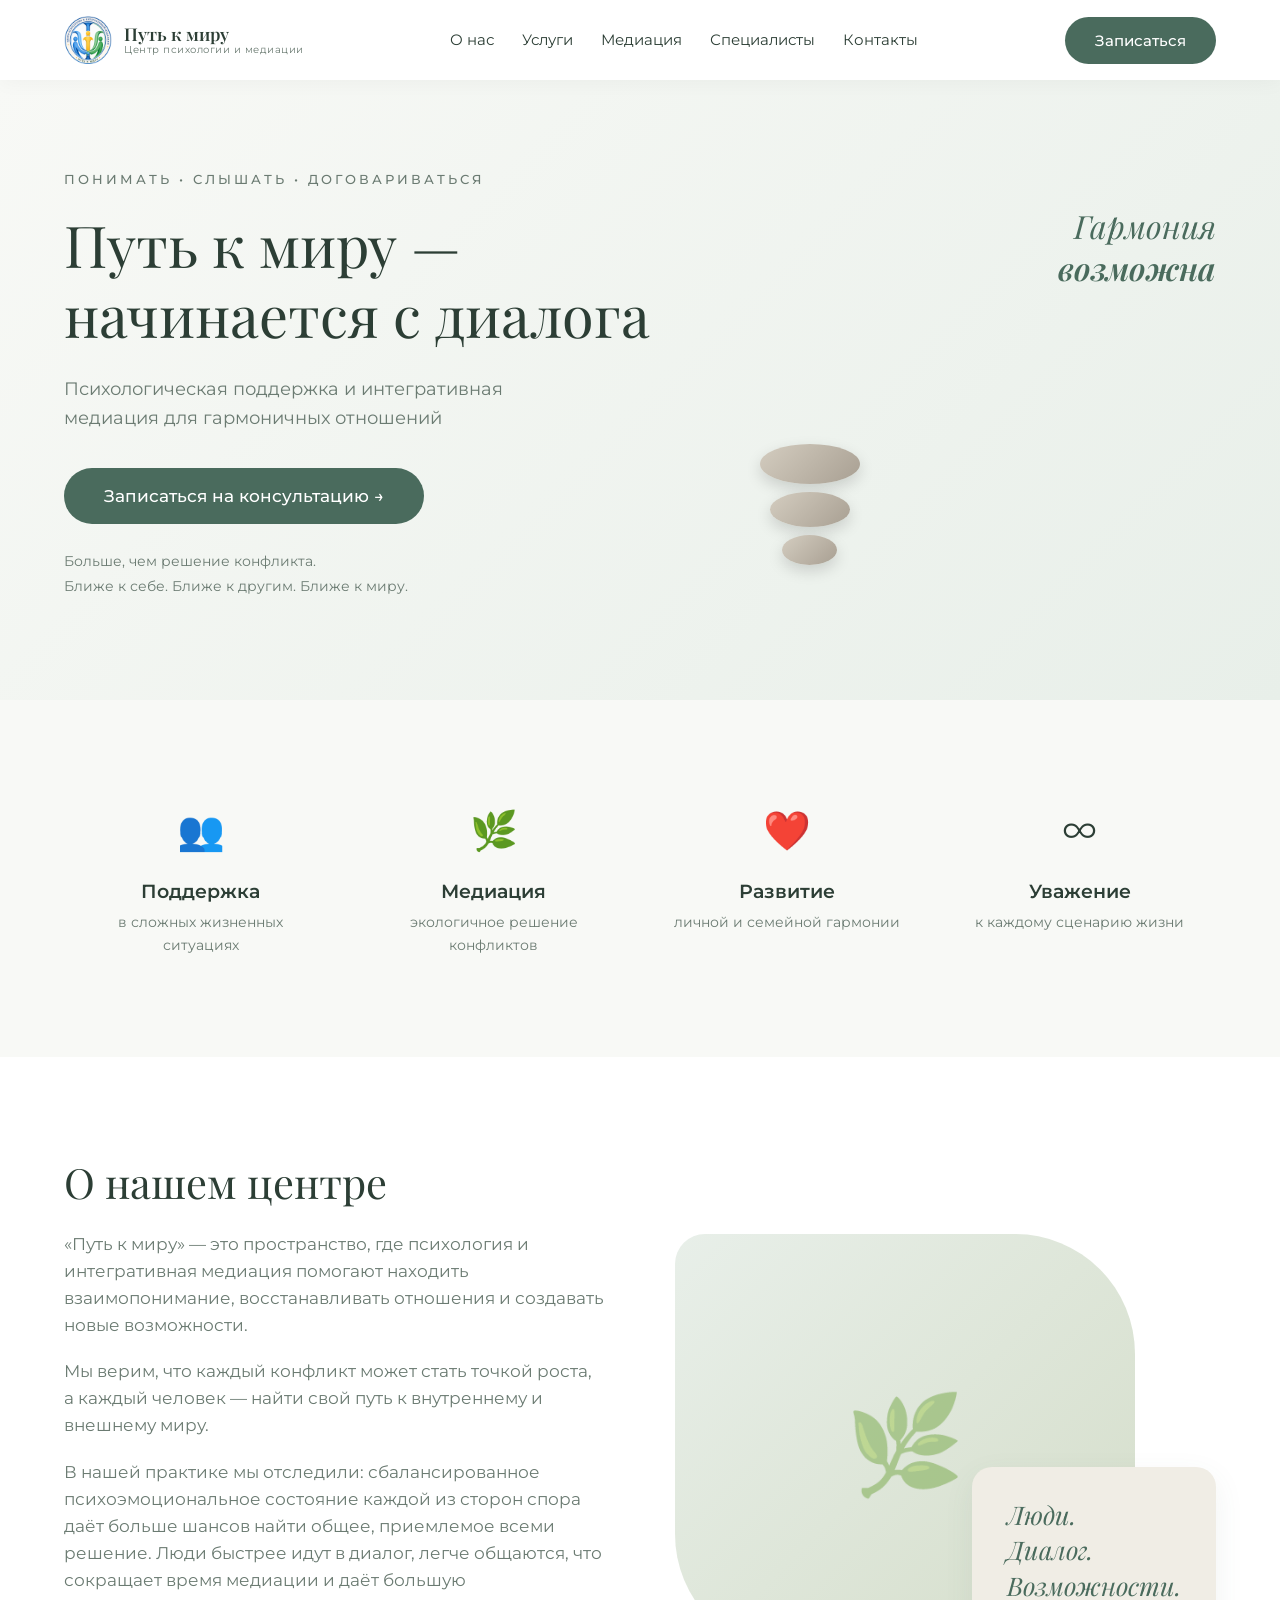
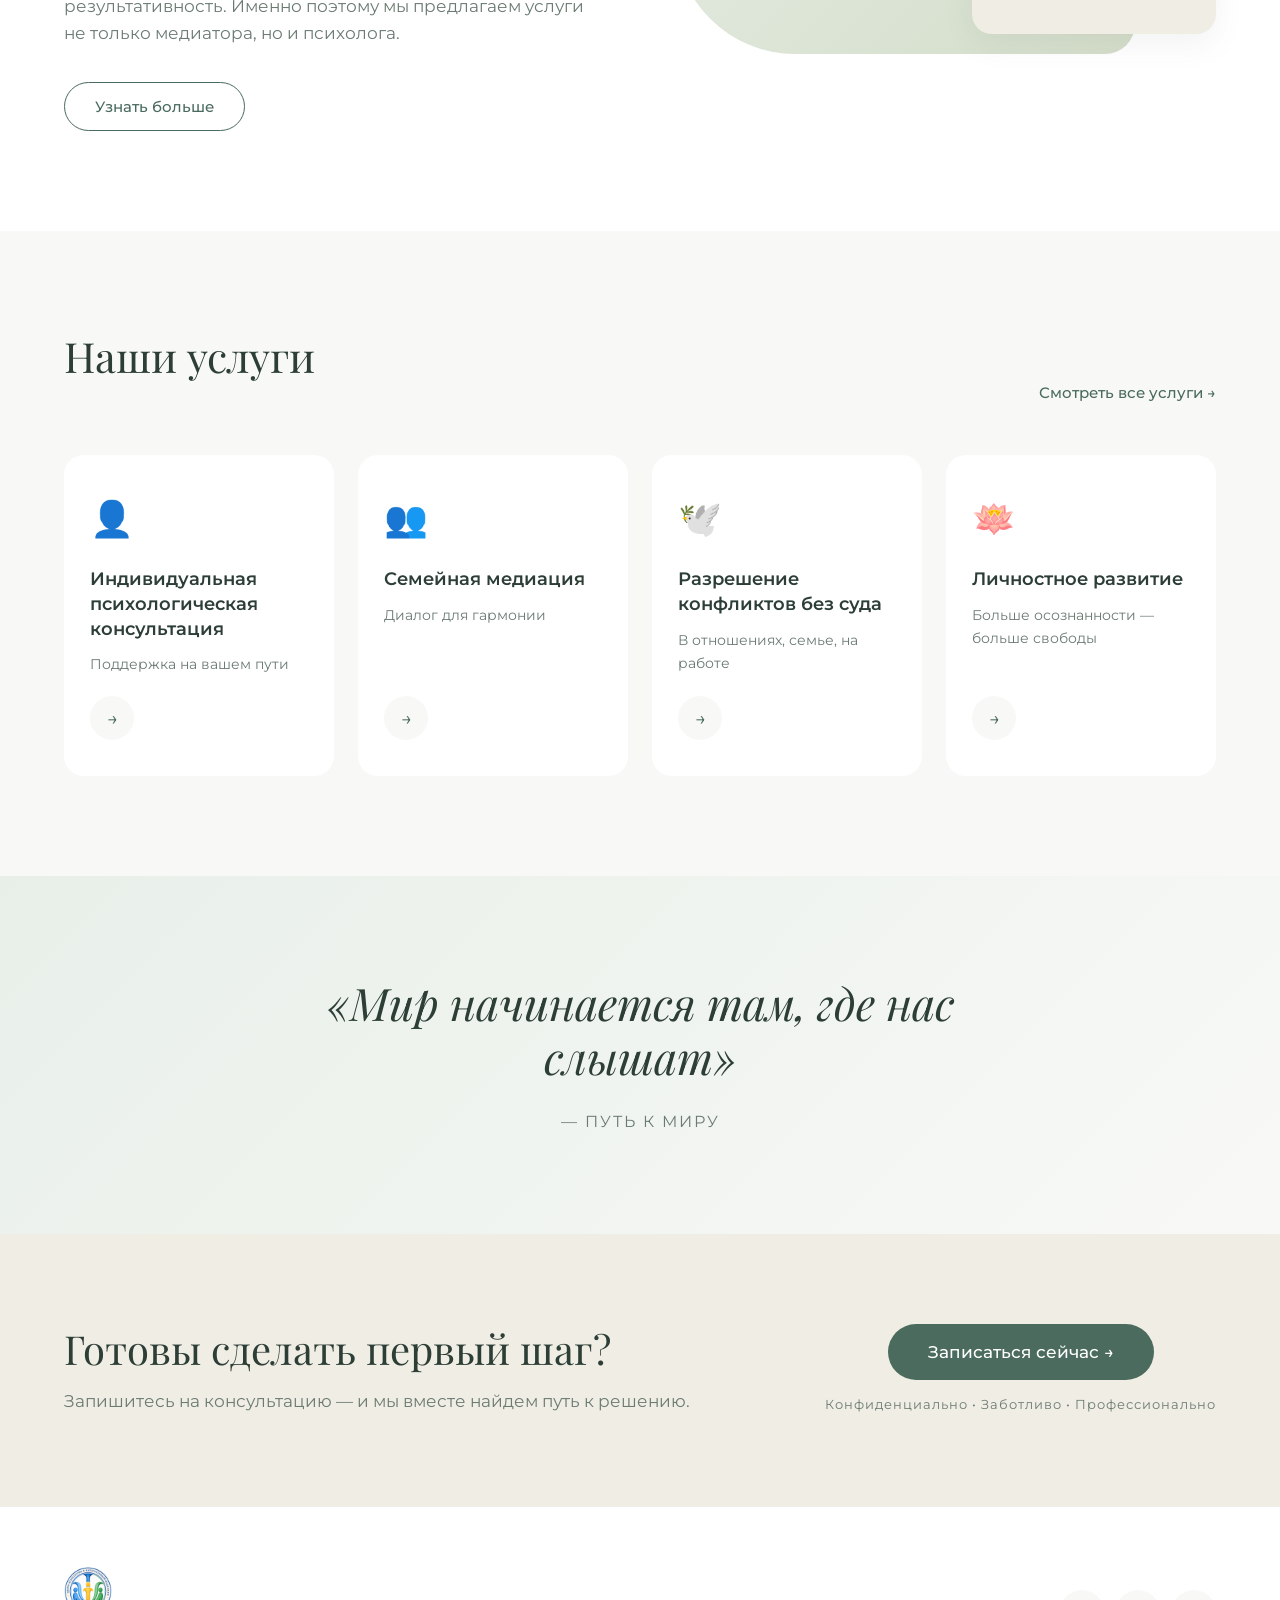
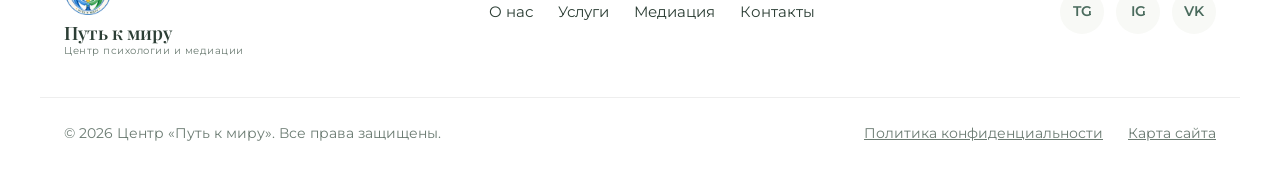
==== index.html @ 8460d0c6 "Добавлены страницы: услуги, медиация, специалисты; прайс на скачивание; обновлён дизайн" ====
<!DOCTYPE html>
<html lang="ru">
<head>
    <meta charset="UTF-8">
    <meta name="viewport" content="width=device-width, initial-scale=1.0">
    <title>Путь к миру — Центр психологии и интегративной медиации</title>
    <link rel="preconnect" href="https://fonts.googleapis.com">
    <link rel="preconnect" href="https://fonts.gstatic.com" crossorigin>
    <link href="https://fonts.googleapis.com/css2?family=Montserrat:wght@300;400;500;600&family=Playfair+Display:ital,wght@0,400;0,600;1,400&display=swap" rel="stylesheet">
    <link rel="stylesheet" href="style.css">
</head>
<body>

    <header class="header">
        <div class="container header__container">
            <a href="index.html" class="logo">
                <img src="images/logo.png" alt="Логотип Путь к миру" class="logo__img">
                <div class="logo__text">
                    <span class="logo__title">Путь к миру</span>
                    <span class="logo__subtitle">Центр психологии и медиации</span>
                </div>
            </a>
            <nav class="nav">
                <a href="#about" class="nav__link">О нас</a>
                <a href="services.html" class="nav__link">Услуги</a>
                <a href="mediation.html" class="nav__link">Медиация</a>
                <a href="specialists.html" class="nav__link">Специалисты</a>
                <a href="#contacts" class="nav__link">Контакты</a>
            </nav>
            <button class="btn btn--primary" data-modal-open>Записаться</button>
        </div>
    </header>

    <section class="hero">
        <div class="container hero__container">
            <div class="hero__content">
                <span class="hero__tagline">ПОНИМАТЬ • СЛЫШАТЬ • ДОГОВАРИВАТЬСЯ</span>
                <h1 class="hero__title">Путь к миру — начинается с диалога</h1>
                <p class="hero__desc">Психологическая поддержка и интегративная медиация для гармоничных отношений</p>
                <button class="btn btn--primary btn--large" data-modal-open>Записаться на консультацию →</button>
                <p class="hero__subtext">Больше, чем решение конфликта.<br>Ближе к себе. Ближе к другим. Ближе к миру.</p>
            </div>
            <div class="hero__visual">
                <div class="hero__quote">Гармония<br><em>возможна</em></div>
                <div class="hero__stones">
                    <div class="stone"></div>
                    <div class="stone"></div>
                    <div class="stone"></div>
                </div>
            </div>
        </div>
    </section>

    <section class="features">
        <div class="container features__grid">
            <div class="feature-card">
                <div class="feature-card__icon">👥</div>
                <h3>Поддержка</h3>
                <p>в сложных жизненных ситуациях</p>
            </div>
            <div class="feature-card">
                <div class="feature-card__icon">🌿</div>
                <h3>Медиация</h3>
                <p>экологичное решение конфликтов</p>
            </div>
            <div class="feature-card">
                <div class="feature-card__icon">❤️</div>
                <h3>Развитие</h3>
                <p>личной и семейной гармонии</p>
            </div>
            <div class="feature-card">
                <div class="feature-card__icon">∞</div>
                <h3>Уважение</h3>
                <p>к каждому сценарию жизни</p>
            </div>
        </div>
    </section>

    <section class="about" id="about">
        <div class="container about__container">
            <div class="about__text">
                <h2 class="section-title">О нашем центре</h2>
                <p>«Путь к миру» — это пространство, где психология и интегративная медиация помогают находить взаимопонимание, восстанавливать отношения и создавать новые возможности.</p>
                <p>Мы верим, что каждый конфликт может стать точкой роста, а каждый человек — найти свой путь к внутреннему и внешнему миру.</p>
                <p>В нашей практике мы отследили: сбалансированное психоэмоциональное состояние каждой из сторон спора даёт больше шансов найти общее, приемлемое всеми решение. Люди быстрее идут в диалог, легче общаются, что сокращает время медиации и даёт большую результативность. Именно поэтому мы предлагаем услуги не только медиатора, но и психолога.</p>
                <button class="btn btn--secondary" data-modal-open>Узнать больше</button>
            </div>
            <div class="about__visual">
                <div class="about__img-placeholder">
                    <div class="olive-branch">🌿</div>
                </div>
                <div class="about__quote">
                    <p>Люди.<br>Диалог.<br>Возможности.</p>
                </div>
            </div>
        </div>
    </section>

    <section class="services" id="services">
        <div class="container">
            <div class="services__header">
                <h2 class="section-title">Наши услуги</h2>
                <a href="services.html" class="link-arrow">Смотреть все услуги →</a>
            </div>
            <div class="services__grid">
                <div class="service-card" data-service="Индивидуальная психологическая консультация">
                    <div class="service-card__icon">👤</div>
                    <h3>Индивидуальная психологическая консультация</h3>
                    <p>Поддержка на вашем пути</p>
                    <span class="arrow-btn">→</span>
                </div>
                <div class="service-card" data-service="Семейная медиация">
                    <div class="service-card__icon">👥</div>
                    <h3>Семейная медиация</h3>
                    <p>Диалог для гармонии</p>
                    <span class="arrow-btn">→</span>
                </div>
                <div class="service-card" data-service="Разрешение конфликтов без суда">
                    <div class="service-card__icon">🕊️</div>
                    <h3>Разрешение конфликтов без суда</h3>
                    <p>В отношениях, семье, на работе</p>
                    <span class="arrow-btn">→</span>
                </div>
                <div class="service-card" data-service="Личностное развитие">
                    <div class="service-card__icon">🪷</div>
                    <h3>Личностное развитие</h3>
                    <p>Больше осознанности — больше свободы</p>
                    <span class="arrow-btn">→</span>
                </div>
            </div>
        </div>
    </section>

    <section class="quote-banner">
        <div class="container">
            <h2 class="quote-banner__text">«Мир начинается там, где нас слышат»</h2>
            <div class="quote-banner__author">— Путь к миру</div>
        </div>
    </section>

    <section class="cta">
        <div class="container cta__container">
            <div class="cta__text">
                <h2>Готовы сделать первый шаг?</h2>
                <p>Запишитесь на консультацию — и мы вместе найдем путь к решению.</p>
            </div>
            <div class="cta__action">
                <button class="btn btn--primary btn--large" data-modal-open>Записаться сейчас →</button>
                <p class="cta__small">Конфиденциально • Заботливо • Профессионально</p>
            </div>
        </div>
    </section>

    <footer class="footer" id="contacts">
        <div class="container footer__container">
            <div class="footer__logo">
                <img src="images/logo.png" alt="Логотип" class="logo__img">
                <div class="logo__text">
                    <span class="logo__title">Путь к миру</span>
                    <span class="logo__subtitle">Центр психологии и медиации</span>
                </div>
            </div>
            <nav class="footer__nav">
                <a href="#about" class="nav__link">О нас</a>
                <a href="services.html" class="nav__link">Услуги</a>
                <a href="mediation.html" class="nav__link">Медиация</a>
                <a href="#contacts" class="nav__link">Контакты</a>
            </nav>
            <div class="footer__socials">
                <a href="#" class="social-link">TG</a>
                <a href="#" class="social-link">IG</a>
                <a href="#" class="social-link">VK</a>
            </div>
        </div>
        <div class="container footer__bottom">
            <p>© 2026 Центр «Путь к миру». Все права защищены.</p>
            <div class="footer__links">
                <a href="#">Политика конфиденциальности</a>
                <a href="#">Карта сайта</a>
            </div>
        </div>
    </footer>

    <div class="modal" id="modal">
        <div class="modal__overlay" data-modal-close></div>
        <div class="modal__content">
            <button class="modal__close" data-modal-close>✕</button>
            <h2 class="modal__title">Записаться на консультацию</h2>
            <p class="modal__subtitle">Оставьте контакты — мы свяжемся с вами в течение дня</p>
            <form class="modal__form" id="appointmentForm">
                <input type="text" name="name" placeholder="Ваше имя *" required>
                <input type="tel" name="phone" placeholder="Телефон *" required>
                <select name="service_type">
                    <option value="">Выберите услугу</option>
                    <option value="Индивидуальная психологическая консультация">Индивидуальная консультация</option>
                    <option value="Семейная медиация">Семейная медиация</option>
                    <option value="Разрешение конфликтов без суда">Разрешение конфликтов без суда</option>
                    <option value="Личностное развитие">Личностное развитие</option>
                </select>
                <textarea name="message" placeholder="Кратко опишите ситуацию (необязательно)" rows="3"></textarea>
                <button type="submit" class="btn btn--primary btn--large">Отправить заявку</button>
                <p class="modal__small">Нажимая кнопку, вы соглашаетесь с политикой конфиденциальности</p>
            </form>
            <div class="modal__success" id="modalSuccess" style="display: none;">
                <div class="modal__success-icon">✓</div>
                <h3>Заявка отправлена!</h3>
                <p>Мы свяжемся с вами в ближайшее время.</p>
                <button class="btn btn--primary" data-modal-close>Закрыть</button>
            </div>
        </div>
    </div>

    <script src="script.js"></script>
</body>
</html>
---- style.css ----
/* === Переменные === */
:root {
    --color-primary: #4A6B5D;
    --color-primary-hover: #3b574a;
    --color-bg-light: #F8F9F6;
    --color-bg-beige: #F0EDE5;
    --color-text-dark: #2C3E35;
    --color-text-gray: #6B7B72;
    --color-white: #FFFFFF;
    --font-main: 'Montserrat', sans-serif;
    --font-accent: 'Playfair Display', serif;
    --transition-smooth: all 0.35s cubic-bezier(0.25, 0.8, 0.25, 1);
    --shadow-card: 0 10px 30px rgba(74, 107, 93, 0.08);
    --shadow-hover: 0 20px 40px rgba(74, 107, 93, 0.15);
}

* {
    margin: 0;
    padding: 0;
    box-sizing: border-box;
}

img {
    max-width: 100%;
    height: auto;
    display: block;
}

html { scroll-behavior: smooth; }

body {
    font-family: var(--font-main);
    color: var(--color-text-dark);
    background-color: var(--color-white);
    line-height: 1.6;
    overflow-x: hidden;
}

.container {
    max-width: 1200px;
    margin: 0 auto;
    padding: 0 24px;
}

h1, h2, h3 {
    font-family: var(--font-accent);
    font-weight: 400;
    line-height: 1.2;
}

.section-title {
    font-size: 2.6rem;
    margin-bottom: 1.5rem;
}

a { text-decoration: none; color: inherit; }
button { font-family: inherit; cursor: pointer; border: none; background: none; }

/* === Кнопки === */
.btn {
    display: inline-block;
    padding: 14px 30px;
    border-radius: 50px;
    font-weight: 500;
    font-size: 0.95rem;
    transition: var(--transition-smooth);
    text-align: center;
}

.btn--primary {
    background-color: var(--color-primary);
    color: var(--color-white);
}

.btn--primary:hover {
    background-color: var(--color-primary-hover);
    transform: translateY(-3px);
    box-shadow: 0 10px 25px rgba(74, 107, 93, 0.3);
}

.btn--secondary {
    background-color: transparent;
    color: var(--color-primary);
    border: 1.5px solid var(--color-primary);
}

.btn--secondary:hover {
    background-color: var(--color-primary);
    color: var(--color-white);
    transform: translateY(-3px);
}

.btn--large { padding: 18px 40px; font-size: 1.05rem; }

/* === Шапка === */
.header {
    padding: 16px 0;
    background-color: var(--color-white);
    position: sticky;
    top: 0;
    z-index: 100;
    box-shadow: 0 2px 20px rgba(0,0,0,0.04);
}

.header__container {
    display: flex;
    justify-content: space-between;
    align-items: center;
    gap: 30px;
}

.logo {
    display: flex;
    align-items: center;
    gap: 12px;
    transition: var(--transition-smooth);
    text-decoration: none;
    flex-shrink: 0;
}

.logo:hover { opacity: 0.85; }

.logo__img {
    width: 52px;
    height: 52px;
    object-fit: contain;
    flex-shrink: 0;
}

.logo__text {
    display: flex;
    flex-direction: column;
    line-height: 1.2;
}

.logo__title {
    font-family: var(--font-accent);
    font-size: 1.15rem;
    font-weight: 600;
    color: var(--color-text-dark);
    white-space: nowrap;
}

.logo__subtitle {
    font-size: 0.65rem;
    color: var(--color-text-gray);
    letter-spacing: 0.5px;
    white-space: nowrap;
}

.nav {
    display: flex;
    gap: 28px;
    flex-shrink: 0;
}

.nav__link {
    font-size: 0.95rem;
    color: var(--color-text-dark);
    transition: var(--transition-smooth);
    position: relative;
    white-space: nowrap;
}

.nav__link::after {
    content: '';
    position: absolute;
    bottom: -5px;
    left: 0;
    width: 0;
    height: 2px;
    background: var(--color-primary);
    transition: width 0.3s ease;
}

.nav__link:hover { color: var(--color-primary); }
.nav__link:hover::after { width: 100%; }

/* === Hero === */
.hero {
    padding: 90px 0 100px;
    background: linear-gradient(135deg, #f8f9f6 0%, #e8efe9 100%);
    position: relative;
    overflow: hidden;
}

.hero__container {
    display: grid;
    grid-template-columns: 1.2fr 1fr;
    gap: 60px;
    align-items: center;
}

.hero__tagline {
    font-size: 0.8rem;
    letter-spacing: 3px;
    color: var(--color-text-gray);
    display: block;
    margin-bottom: 20px;
    font-weight: 500;
}

.hero__title {
    font-size: 3.6rem;
    margin-bottom: 25px;
    color: var(--color-text-dark);
}

.hero__desc {
    font-size: 1.15rem;
    margin-bottom: 35px;
    color: var(--color-text-gray);
    max-width: 520px;
}

.hero__subtext {
    margin-top: 25px;
    font-size: 0.9rem;
    color: var(--color-text-gray);
    line-height: 1.8;
}

.hero__visual {
    position: relative;
    height: 400px;
}

.hero__quote {
    position: absolute;
    top: 20px;
    right: 0;
    font-family: var(--font-accent);
    font-style: italic;
    font-size: 2rem;
    color: var(--color-primary);
    line-height: 1.3;
    text-align: right;
}

.hero__quote em { font-weight: 600; }

.hero__stones {
    position: absolute;
    bottom: 20px;
    left: 40px;
    display: flex;
    flex-direction: column;
    align-items: center;
    gap: 8px;
}

.stone {
    background: linear-gradient(135deg, #d4cdc0, #a89f92);
    border-radius: 50%;
    box-shadow: 0 6px 15px rgba(0,0,0,0.15);
    animation: float 6s ease-in-out infinite;
}

.stone:nth-child(1) { width: 100px; height: 40px; animation-delay: 0s; }
.stone:nth-child(2) { width: 80px; height: 35px; animation-delay: 0.3s; }
.stone:nth-child(3) { width: 55px; height: 30px; animation-delay: 0.6s; }

@keyframes float {
    0%, 100% { transform: translateY(0); }
    50% { transform: translateY(-5px); }
}

/* === Преимущества === */
.features {
    padding: 70px 0;
    background-color: var(--color-bg-light);
}

.features__grid {
    display: grid;
    grid-template-columns: repeat(4, 1fr);
    gap: 20px;
    text-align: center;
}

.feature-card {
    padding: 30px 20px;
    border-radius: 16px;
    transition: var(--transition-smooth);
    cursor: pointer;
}

.feature-card:hover {
    background-color: var(--color-white);
    transform: translateY(-8px);
    box-shadow: var(--shadow-hover);
}

.feature-card__icon {
    font-size: 2.4rem;
    margin-bottom: 18px;
    display: inline-block;
    transition: var(--transition-smooth);
}

.feature-card:hover .feature-card__icon {
    transform: scale(1.15) rotate(-5deg);
}

.feature-card h3 {
    font-size: 1.2rem;
    margin-bottom: 8px;
    font-family: var(--font-main);
    font-weight: 600;
}

.feature-card p {
    font-size: 0.9rem;
    color: var(--color-text-gray);
}

/* === О нас === */
.about { padding: 100px 0; }

.about__container {
    display: grid;
    grid-template-columns: 1fr 1fr;
    gap: 70px;
    align-items: center;
}

.about__text p {
    margin-bottom: 20px;
    color: var(--color-text-gray);
    font-size: 1.05rem;
}

.about__text .btn { margin-top: 15px; }

.about__visual {
    position: relative;
    height: 420px;
}

.about__img-placeholder {
    width: 85%;
    height: 100%;
    background: linear-gradient(135deg, #e8efe9, #d4ddc9);
    border-radius: 30px 120px 30px 120px;
    display: flex;
    align-items: center;
    justify-content: center;
    transition: var(--transition-smooth);
}

.about__img-placeholder:hover {
    border-radius: 120px 30px 120px 30px;
}

.olive-branch { font-size: 6rem; opacity: 0.4; }

.about__quote {
    position: absolute;
    bottom: 20px;
    right: 0;
    background: var(--color-bg-beige);
    padding: 30px 35px;
    border-radius: 20px;
    font-family: var(--font-accent);
    font-size: 1.6rem;
    font-style: italic;
    color: var(--color-primary);
    line-height: 1.4;
    box-shadow: var(--shadow-card);
    transition: var(--transition-smooth);
}

.about__quote:hover {
    transform: translateY(-5px) rotate(-2deg);
}

/* === Услуги === */
.services {
    padding: 100px 0;
    background-color: var(--color-bg-light);
}

.services__header {
    display: flex;
    justify-content: space-between;
    align-items: flex-end;
    margin-bottom: 50px;
    gap: 30px;
}

.link-arrow {
    color: var(--color-primary);
    font-weight: 500;
    font-size: 0.95rem;
    transition: var(--transition-smooth);
    white-space: nowrap;
}

.link-arrow:hover { transform: translateX(5px); }

.services__grid {
    display: grid;
    grid-template-columns: repeat(4, 1fr);
    gap: 24px;
}

.service-card {
    background: var(--color-white);
    padding: 35px 25px;
    border-radius: 20px;
    display: flex;
    flex-direction: column;
    transition: var(--transition-smooth);
    cursor: pointer;
    border: 1px solid transparent;
}

.service-card:hover {
    transform: translateY(-10px);
    box-shadow: var(--shadow-hover);
    border-color: var(--color-primary);
}

.service-card__icon {
    font-size: 2.2rem;
    margin-bottom: 20px;
    transition: var(--transition-smooth);
}

.service-card:hover .service-card__icon {
    transform: scale(1.2);
}

.service-card h3 {
    font-size: 1.1rem;
    margin-bottom: 12px;
    font-family: var(--font-main);
    font-weight: 600;
    line-height: 1.4;
}

.service-card p {
    font-size: 0.9rem;
    color: var(--color-text-gray);
    flex-grow: 1;
    margin-bottom: 20px;
}

.arrow-btn {
    display: inline-flex;
    align-items: center;
    justify-content: center;
    width: 44px;
    height: 44px;
    border-radius: 50%;
    background: var(--color-bg-light);
    color: var(--color-primary);
    font-size: 1.2rem;
    transition: var(--transition-smooth);
}

.service-card:hover .arrow-btn {
    background: var(--color-primary);
    color: var(--color-white);
    transform: translateX(8px);
}

/* === Цитата === */
.quote-banner {
    padding: 100px 0;
    text-align: center;
    background: linear-gradient(135deg, #e8efe9 0%, #f8f9f6 100%);
    position: relative;
}

.quote-banner__text {
    font-size: 2.8rem;
    max-width: 800px;
    margin: 0 auto 25px;
    color: var(--color-text-dark);
    font-style: italic;
}

.quote-banner__author {
    font-size: 1rem;
    color: var(--color-text-gray);
    letter-spacing: 2px;
    text-transform: uppercase;
}

/* === CTA === */
.cta { padding: 90px 0; background-color: var(--color-bg-beige); }

.cta__container {
    display: flex;
    justify-content: space-between;
    align-items: center;
    gap: 50px;
}

.cta__text h2 {
    font-size: 2.5rem;
    margin-bottom: 15px;
}

.cta__text p { color: var(--color-text-gray); font-size: 1.05rem; }

.cta__action { text-align: center; }

.cta__small {
    font-size: 0.8rem;
    color: var(--color-text-gray);
    margin-top: 15px;
    letter-spacing: 1px;
}

/* === Футер === */
.footer {
    padding: 60px 0 30px;
    background-color: var(--color-white);
    border-top: 1px solid #eee;
}

.footer__container {
    display: flex;
    flex-wrap: wrap;
    justify-content: space-between;
    align-items: center;
    gap: 30px;
    margin-bottom: 40px;
}

.footer__nav { display: flex; gap: 25px; flex-wrap: wrap; }

.footer__socials { display: flex; gap: 12px; }

.social-link {
    display: flex;
    align-items: center;
    justify-content: center;
    width: 44px;
    height: 44px;
    border-radius: 50%;
    background: var(--color-bg-light);
    color: var(--color-primary);
    font-weight: 600;
    font-size: 0.85rem;
    transition: var(--transition-smooth);
}

.social-link:hover {
    background: var(--color-primary);
    color: var(--color-white);
    transform: translateY(-3px) scale(1.1);
}

.footer__bottom {
    display: flex;
    justify-content: space-between;
    padding-top: 25px;
    border-top: 1px solid #eee;
    font-size: 0.85rem;
    color: var(--color-text-gray);
    flex-wrap: wrap;
    gap: 15px;
}

.footer__links { display: flex; gap: 25px; }
.footer__links a { text-decoration: underline; transition: var(--transition-smooth); }
.footer__links a:hover { color: var(--color-primary); }

/* === Модальное окно === */
.modal {
    position: fixed;
    inset: 0;
    z-index: 1000;
    display: none;
    align-items: center;
    justify-content: center;
    padding: 20px;
}

.modal.active { display: flex; }

.modal__overlay {
    position: absolute;
    inset: 0;
    background: rgba(44, 62, 53, 0.6);
    backdrop-filter: blur(4px);
    animation: fadeIn 0.3s ease;
}

.modal__content {
    position: relative;
    background: var(--color-white);
    border-radius: 24px;
    padding: 50px 45px;
    max-width: 500px;
    width: 100%;
    max-height: 90vh;
    overflow-y: auto;
    animation: slideUp 0.4s cubic-bezier(0.25, 0.8, 0.25, 1);
    z-index: 1;
}

.modal__close {
    position: absolute;
    top: 20px;
    right: 20px;
    width: 36px;
    height: 36px;
    border-radius: 50%;
    background: var(--color-bg-light);
    color: var(--color-text-dark);
    font-size: 1rem;
    transition: var(--transition-smooth);
    display: flex;
    align-items: center;
    justify-content: center;
}

.modal__close:hover {
    background: var(--color-primary);
    color: var(--color-white);
    transform: rotate(90deg);
}

.modal__title { font-size: 1.8rem; margin-bottom: 10px; }
.modal__subtitle { color: var(--color-text-gray); font-size: 0.95rem; margin-bottom: 30px; }

.modal__form { display: flex; flex-direction: column; gap: 15px; }

.modal__form input,
.modal__form select,
.modal__form textarea {
    padding: 15px 20px;
    border: 1.5px solid #e0e0e0;
    border-radius: 12px;
    font-family: inherit;
    font-size: 0.95rem;
    transition: var(--transition-smooth);
    background: var(--color-white);
    resize: vertical;
}

.modal__form input:focus,
.modal__form select:focus,
.modal__form textarea:focus {
    outline: none;
    border-color: var(--color-primary);
    box-shadow: 0 0 0 4px rgba(74, 107, 93, 0.1);
}

.modal__form button { margin-top: 10px; }

.modal__small {
    font-size: 0.75rem;
    color: var(--color-text-gray);
    text-align: center;
    margin-top: 10px;
}

.modal__success { text-align: center; padding: 20px 0; }

.modal__success-icon {
    width: 80px;
    height: 80px;
    border-radius: 50%;
    background: var(--color-primary);
    color: var(--color-white);
    font-size: 2.5rem;
    display: flex;
    align-items: center;
    justify-content: center;
    margin: 0 auto 25px;
    animation: pop 0.5s cubic-bezier(0.34, 1.56, 0.64, 1);
}

.modal__success h3 { font-size: 1.6rem; margin-bottom: 10px; }
.modal__success p { color: var(--color-text-gray); margin-bottom: 25px; }

@keyframes fadeIn { from { opacity: 0; } to { opacity: 1; } }
@keyframes slideUp { from { opacity: 0; transform: translateY(40px); } to { opacity: 1; transform: translateY(0); } }
@keyframes pop { 0% { transform: scale(0); } 50% { transform: scale(1.2); } 100% { transform: scale(1); } }

/* === Стили для внутренних страниц === */
.page-hero {
    padding: 60px 0 40px;
    background: var(--color-bg-light);
    text-align: center;
}
.page-hero__title { font-size: 3rem; margin-bottom: 15px; }
.page-hero__desc { font-size: 1.1rem; color: var(--color-text-gray); }

.content-section { padding: 60px 0 100px; }
.content-container { max-width: 900px; }
.content-container h2 { font-size: 2rem; margin: 40px 0 20px; }
.content-container h2:first-child { margin-top: 0; }
.content-container h3 { font-size: 1.5rem; margin: 30px 0 15px; }
.content-container p { margin-bottom: 20px; font-size: 1.05rem; color: var(--color-text-gray); }
.content-container ul, .content-container ol { margin-bottom: 30px; padding-left: 25px; color: var(--color-text-gray); font-size: 1.05rem; }
.content-container li { margin-bottom: 12px; }

.table-responsive { overflow-x: auto; margin: 30px 0; }
.compare-table, .pricing-table {
    width: 100%;
    border-collapse: collapse;
    background: var(--color-white);
    border-radius: 12px;
    overflow: hidden;
    box-shadow: var(--shadow-card);
}
.compare-table th, .pricing-table th {
    background: var(--color-primary);
    color: var(--color-white);
    padding: 18px 20px;
    text-align: left;
    font-weight: 500;
    font-size: 0.95rem;
}
.compare-table td, .pricing-table td {
    padding: 16px 20px;
    border-bottom: 1px solid #eee;
    font-size: 0.95rem;
}
.compare-table tr:last-child td, .pricing-table tr:last-child td { border-bottom: none; }
.compare-table tr:hover td, .pricing-table tr:hover td { background: var(--color-bg-light); }
.note-text { font-size: 0.85rem !important; font-style: italic; margin-top: -15px; }
.notes-list { counter-reset: item; list-style: none; padding-left: 0; }
.notes-list li {
    position: relative;
    padding-left: 40px;
    margin-bottom: 15px;
    font-size: 0.95rem;
}
.notes-list li::before {
    counter-increment: item;
    content: counter(item);
    position: absolute;
    left: 0;
    top: 0;
    width: 26px;
    height: 26px;
    background: var(--color-bg-light);
    color: var(--color-primary);
    border-radius: 50%;
    display: flex;
    align-items: center;
    justify-content: center;
    font-size: 0.8rem;
    font-weight: 600;
}
.cta-inline {
    text-align: center;
    padding: 50px 30px;
    background: var(--color-bg-light);
    border-radius: 20px;
    margin-top: 50px;
}
.cta-inline h3 { font-size: 1.8rem; margin-bottom: 15px; }
.cta-inline p { margin-bottom: 25px; }
.benefits-list li { margin-bottom: 15px; line-height: 1.7; }

/* === Адаптив === */
@media (max-width: 992px) {
    .hero__container,
    .about__container,
    .cta__container {
        grid-template-columns: 1fr;
        text-align: center;
    }
    .hero__visual { height: 250px; }
    .hero__desc { margin-left: auto; margin-right: auto; }
    .features__grid,
    .services__grid { grid-template-columns: repeat(2, 1fr); }
    .services__header { flex-direction: column; align-items: flex-start; }
    .hero__title { font-size: 2.6rem; }
    .about__img-placeholder { width: 100%; }
    .about__quote { position: static; margin-top: 20px; display: inline-block; }
}

@media (max-width: 576px) {
    .features__grid,
    .services__grid { grid-template-columns: 1fr; }
    .header__container { flex-wrap: wrap; gap: 15px; justify-content: center; }
    .nav { flex-wrap: wrap; justify-content: center; gap: 15px; }
    .logo__text { display: none; } /* на телефоне оставим только иконку */
    .hero__title { font-size: 2rem; }
    .section-title { font-size: 1.8rem; }
    .quote-banner__text { font-size: 1.6rem; }
    .cta__text h2 { font-size: 1.8rem; }
    .modal__content { padding: 35px 25px; }
    .footer__container { flex-direction: column; text-align: center; }
    .footer__bottom { flex-direction: column; text-align: center; }
    .footer__links { justify-content: center; }
}

/* === ФОРС-ФИКС ЛОГОТИПА === */
.header .logo__img,
.footer .logo__img,
.logo img {
    width: 48px !important;
    height: 48px !important;
    max-width: 48px !important;
    object-fit: contain !important;
    flex-shrink: 0 !important;
    display: inline-block !important;
}

.header .logo,
.footer .logo {
    display: flex !important;
    align-items: center !important;
    gap: 12px !important;
    max-width: 320px;
}

.header .logo__text,
.footer .logo__text {
    display: flex !important;
    flex-direction: column !important;
    line-height: 1.2 !important;
}

.header .logo__title {
    font-family: var(--font-accent);
    font-size: 1.1rem !important;
    font-weight: 600 !important;
    white-space: nowrap !important;
}

.header .logo__subtitle {
    font-size: 0.65rem !important;
    color: var(--color-text-gray);
    white-space: nowrap !important;
}

/* === Активный пункт меню === */
.nav__link--active {
    color: var(--color-primary) !important;
    font-weight: 600;
}
.nav__link--active::after {
    width: 100% !important;
}

/* === Page Hero === */
.page-hero {
    padding: 70px 0 60px;
    background: linear-gradient(135deg, #e8efe9 0%, #f8f9f6 100%);
    text-align: center;
    position: relative;
}
.page-hero__tag {
    display: inline-block;
    font-size: 0.75rem;
    letter-spacing: 3px;
    color: var(--color-primary);
    font-weight: 600;
    margin-bottom: 18px;
    padding: 6px 16px;
    background: rgba(74, 107, 93, 0.08);
    border-radius: 50px;
}
.page-hero__title {
    font-size: 3.2rem;
    margin-bottom: 15px;
    color: var(--color-text-dark);
}
.page-hero__desc {
    font-size: 1.15rem;
    color: var(--color-text-gray);
    max-width: 620px;
    margin: 0 auto;
}

/* === Категории услуг (карточки-навигация) === */
.service-categories {
    padding: 50px 0 20px;
    background: var(--color-white);
}
.categories-grid {
    display: grid;
    grid-template-columns: repeat(3, 1fr);
    gap: 24px;
}
.category-card {
    padding: 30px 25px;
    background: var(--color-bg-light);
    border-radius: 20px;
    text-decoration: none;
    color: inherit;
    transition: var(--transition-smooth);
    border: 2px solid transparent;
    display: block;
    position: relative;
}
.category-card:hover {
    background: var(--color-white);
    border-color: var(--color-primary);
    transform: translateY(-6px);
    box-shadow: var(--shadow-hover);
}
.category-card__icon {
    font-size: 2.2rem;
    margin-bottom: 15px;
    transition: var(--transition-smooth);
}
.category-card:hover .category-card__icon {
    transform: scale(1.15) rotate(-5deg);
}
.category-card h3 {
    font-family: var(--font-main);
    font-size: 1.15rem;
    font-weight: 600;
    margin-bottom: 8px;
    color: var(--color-text-dark);
}
.category-card p {
    font-size: 0.9rem;
    color: var(--color-text-gray);
    margin: 0;
}
.category-card__arrow {
    position: absolute;
    bottom: 20px;
    right: 25px;
    color: var(--color-primary);
    font-size: 1.4rem;
    transition: var(--transition-smooth);
    opacity: 0.5;
}
.category-card:hover .category-card__arrow {
    transform: translateY(5px);
    opacity: 1;
}

/* === Широкий контейнер === */
.content-container--wide {
    max-width: 1100px;
}

/* === Заголовок секции с подписью === */
.section-head {
    margin-bottom: 30px;
}
.section-head h2 {
    margin-bottom: 10px;
}
.section-head p {
    color: var(--color-text-gray);
    font-size: 1rem;
    margin: 0;
}

/* === Светлая секция === */
.content-section--light {
    background: var(--color-bg-light);
}

/* === Info block === */
.info-block {
    display: flex;
    gap: 25px;
    padding: 30px;
    background: var(--color-bg-light);
    border-radius: 20px;
    margin-bottom: 40px;
    align-items: flex-start;
}
.info-block__icon {
    font-size: 2.5rem;
    flex-shrink: 0;
    line-height: 1;
}
.info-block__content h2 {
    margin-top: 0;
    font-size: 1.6rem;
    margin-bottom: 15px;
}
.info-block__content p {
    margin-bottom: 12px;
}
.info-block__content p:last-child {
    margin-bottom: 0;
}

/* === Заголовки контента === */
.content-title {
    font-size: 2rem;
    margin: 50px 0 15px;
}
.content-lead {
    font-size: 1.05rem;
    color: var(--color-text-gray);
    margin-bottom: 30px;
}

/* === Сетка преимуществ === */
.benefits-grid {
    display: grid;
    grid-template-columns: repeat(3, 1fr);
    gap: 20px;
    margin: 30px 0;
}
.benefit-card {
    background: var(--color-white);
    padding: 30px 25px;
    border-radius: 18px;
    border: 1px solid #eee;
    transition: var(--transition-smooth);
}
.benefit-card:hover {
    border-color: var(--color-primary);
    transform: translateY(-6px);
    box-shadow: var(--shadow-hover);
}
.benefit-card__icon {
    font-size: 2rem;
    margin-bottom: 15px;
    transition: var(--transition-smooth);
}
.benefit-card:hover .benefit-card__icon {
    transform: scale(1.15) rotate(-5deg);
}
.benefit-card h3 {
    font-family: var(--font-main);
    font-size: 1.05rem;
    font-weight: 600;
    margin-bottom: 10px;
}
.benefit-card p {
    font-size: 0.9rem;
    color: var(--color-text-gray);
    margin: 0;
    line-height: 1.6;
}

/* === Выделенный блок === */
.callout {
    padding: 30px 35px;
    background: linear-gradient(135deg, #e8efe9 0%, #f0ede5 100%);
    border-left: 5px solid var(--color-primary);
    border-radius: 12px;
    margin: 40px 0;
}
.callout p {
    margin: 0 0 8px 0;
    color: var(--color-text-dark);
    font-size: 1.05rem;
}
.callout p:last-child {
    margin-bottom: 0;
    color: var(--color-text-gray);
}

/* === Блок скачивания === */
.download-block {
    display: flex;
    align-items: center;
    gap: 25px;
    padding: 25px 30px;
    background: linear-gradient(135deg, #e8efe9 0%, #f0ede5 100%);
    border-radius: 18px;
    margin-top: 30px;
    flex-wrap: wrap;
}
.download-block__icon {
    font-size: 2.2rem;
    flex-shrink: 0;
}
.download-block__text {
    flex: 1;
    min-width: 200px;
}
.download-block__text h4 {
    font-family: var(--font-main);
    font-size: 1.05rem;
    font-weight: 600;
    margin-bottom: 4px;
    color: var(--color-text-dark);
}
.download-block__text p {
    font-size: 0.9rem;
    color: var(--color-text-gray);
    margin: 0;
}

/* === Карточки психолога === */
.psychologist-cards {
    display: grid;
    grid-template-columns: repeat(3, 1fr);
    gap: 20px;
    margin: 30px 0;
}
.psychologist-card {
    background: var(--color-white);
    padding: 30px 25px;
    border-radius: 18px;
    transition: var(--transition-smooth);
    border-top: 4px solid var(--color-primary);
    display: flex;
    flex-direction: column;
}
.psychologist-card:hover {
    transform: translateY(-6px);
    box-shadow: var(--shadow-hover);
}
.psychologist-card h3 {
    font-family: var(--font-main);
    font-size: 1.05rem;
    font-weight: 600;
    margin-bottom: 15px;
    line-height: 1.4;
}
.psychologist-card__price {
    font-family: var(--font-accent);
    font-size: 2rem;
    color: var(--color-primary);
    font-weight: 600;
    margin-bottom: 15px;
    line-height: 1;
}
.psychologist-card p {
    font-size: 0.9rem;
    color: var(--color-text-gray);
    margin: 0;
    flex-grow: 1;
}

/* === Адаптив для новых блоков === */
@media (max-width: 992px) {
    .benefits-grid,
    .psychologist-cards,
    .categories-grid {
        grid-template-columns: repeat(2, 1fr);
    }
    .page-hero__title { font-size: 2.4rem; }
}
@media (max-width: 576px) {
    .benefits-grid,
    .psychologist-cards,
    .categories-grid {
        grid-template-columns: 1fr;
    }
    .info-block { flex-direction: column; }
    .page-hero__title { font-size: 1.9rem; }
    .content-title { font-size: 1.5rem; }
    .download-block { flex-direction: column; text-align: center; }
}

/* ============================================
   СТРАНИЦА СПЕЦИАЛИСТОВ — КАРТОЧКИ + МОДАЛКА
   ============================================ */

/* === Сетка карточек === */
.specialists-grid {
    display: grid;
    grid-template-columns: repeat(auto-fit, minmax(260px, 320px));
    gap: 40px;
    justify-content: center;
    margin-bottom: 60px;
    padding: 20px 0;
}

/* === Карточка === */
.specialist-card {
    cursor: pointer;
    text-align: center;
    transition: var(--transition-smooth);
}

.specialist-card__photo {
    width: 100%;
    aspect-ratio: 1 / 1;
    border-radius: 50%;
    overflow: hidden;
    position: relative;
    margin-bottom: 24px;
    box-shadow: 0 10px 30px rgba(74, 107, 93, 0.15);
    transition: var(--transition-smooth);
    border: 4px solid var(--color-white);
    outline: 2px solid transparent;
    outline-offset: 4px;
}

.specialist-card__photo img {
    width: 100%;
    height: 100%;
    object-fit: cover;
    object-position: center top;
    transition: transform 0.6s cubic-bezier(0.25, 0.8, 0.25, 1);
}

/* Ховер: карточка приподнимается, фото чуть увеличивается, появляется зелёная рамка */
.specialist-card:hover {
    transform: translateY(-8px);
}

.specialist-card:hover .specialist-card__photo {
    outline-color: var(--color-primary);
    box-shadow: 0 20px 40px rgba(74, 107, 93, 0.25);
}

.specialist-card:hover .specialist-card__photo img {
    transform: scale(1.06);
}

.specialist-card__info {
    padding: 0 10px;
}

.specialist-card__name {
    font-family: var(--font-accent);
    font-size: 1.4rem;
    margin-bottom: 6px;
    color: var(--color-text-dark);
    line-height: 1.3;
}

.specialist-card__role {
    font-size: 0.9rem;
    color: var(--color-primary);
    font-weight: 500;
    letter-spacing: 0.3px;
}

/* === Модальное окно специалиста === */
.specialist-modal {
    position: fixed;
    inset: 0;
    z-index: 1100;
    display: none;
    align-items: center;
    justify-content: center;
    padding: 20px;
}

.specialist-modal.active {
    display: flex;
}

.specialist-modal__overlay {
    position: absolute;
    inset: 0;
    background: rgba(44, 62, 53, 0.7);
    backdrop-filter: blur(6px);
    animation: fadeIn 0.3s ease;
}

.specialist-modal__content {
    position: relative;
    background: var(--color-white);
    border-radius: 28px;
    max-width: 960px;
    width: 100%;
    max-height: 90vh;
    overflow-y: auto;
    animation: slideUp 0.4s cubic-bezier(0.25, 0.8, 0.25, 1);
    z-index: 1;
}

.specialist-modal__close {
    position: absolute;
    top: 20px;
    right: 20px;
    width: 44px;
    height: 44px;
    border-radius: 50%;
    background: var(--color-bg-light);
    color: var(--color-text-dark);
    font-size: 1.1rem;
    transition: var(--transition-smooth);
    display: flex;
    align-items: center;
    justify-content: center;
    z-index: 2;
    cursor: pointer;
    border: none;
}

.specialist-modal__close:hover {
    background: var(--color-primary);
    color: var(--color-white);
    transform: rotate(90deg);
}

.specialist-modal__grid {
    display: grid;
    grid-template-columns: 1fr 1.3fr;
    gap: 0;
}

.specialist-modal__photo {
    background: linear-gradient(135deg, #e8efe9, #d4ddc9);
    display: flex;
    align-items: stretch;
    border-radius: 28px 0 0 28px;
    overflow: hidden;
    min-height: 500px;
}

.specialist-modal__photo img {
    width: 100%;
    height: 100%;
    object-fit: cover;
    object-position: center top;
}

.specialist-modal__body {
    padding: 60px 50px;
    display: flex;
    flex-direction: column;
}

.specialist-modal__name {
    font-family: var(--font-accent);
    font-size: 2.2rem;
    margin-bottom: 10px;
    color: var(--color-text-dark);
    line-height: 1.2;
    padding-right: 40px;
}

.specialist-modal__role {
    font-size: 1rem;
    color: var(--color-primary);
    font-weight: 500;
    margin-bottom: 25px;
    letter-spacing: 0.3px;
}

.specialist-modal__tags {
    display: flex;
    flex-wrap: wrap;
    gap: 8px;
    margin-bottom: 30px;
}

.specialist-modal__desc {
    margin-bottom: 30px;
    flex-grow: 1;
}

.specialist-modal__desc p {
    font-size: 1rem;
    color: var(--color-text-gray);
    line-height: 1.7;
    margin-bottom: 15px;
}

.specialist-modal__desc p:last-child {
    margin-bottom: 0;
}

.specialist-modal__desc strong {
    color: var(--color-text-dark);
}

/* === Адаптив модалки === */
@media (max-width: 768px) {
    .specialist-modal__content {
        max-height: 95vh;
        border-radius: 20px;
    }
    .specialist-modal__grid {
        grid-template-columns: 1fr;
    }
    .specialist-modal__photo {
        border-radius: 20px 20px 0 0;
        min-height: 320px;
        max-height: 380px;
    }
    .specialist-modal__body {
        padding: 35px 25px;
    }
    .specialist-modal__name {
        font-size: 1.6rem;
        padding-right: 0;
        margin-top: 20px;
    }
    .specialist-modal__close {
        background: rgba(255, 255, 255, 0.9);
        box-shadow: 0 4px 12px rgba(0, 0, 0, 0.1);
    }
    .specialists-grid {
        grid-template-columns: 1fr;
        max-width: 320px;
        margin-left: auto;
        margin-right: auto;
    }
}

/* === Улучшенная таблица тарифов медиатора === */
.pricing-table--mediator {
    font-size: 0.9rem;
}
.pricing-table--mediator th,
.pricing-table--mediator td {
    padding: 14px 16px;
    vertical-align: middle;
}
.pricing-table--mediator thead tr:first-child th {
    text-align: center;
    background: var(--color-primary);
    border-bottom: 1px solid rgba(255,255,255,0.15);
    font-size: 0.85rem;
    letter-spacing: 1px;
    text-transform: uppercase;
}
.pricing-table--mediator thead tr:nth-child(2) th {
    background: var(--color-primary);
    text-align: center;
    font-size: 0.85rem;
    font-weight: 400;
    padding: 12px 14px;
}
.pricing-table--mediator thead tr:nth-child(2) th small {
    display: block;
    font-size: 0.7rem;
    opacity: 0.75;
    font-weight: 300;
    margin-top: 4px;
    letter-spacing: 0.3px;
    text-transform: none;
}
.pricing-table__stage {
    text-align: left !important;
    vertical-align: middle !important;
    background: #3b574a !important;
    max-width: 320px;
    font-size: 0.85rem !important;
    letter-spacing: 1px;
    text-transform: uppercase;
}
.pricing-table--mediator tbody td:first-child {
    font-weight: 500;
    color: var(--color-text-dark);
    max-width: 320px;
}
.pricing-table--mediator tbody td:not(:first-child) {
    text-align: center;
    font-family: var(--font-accent);
    font-size: 1rem;
    color: var(--color-primary);
    font-weight: 600;
    white-space: nowrap;
}
.pricing-table--mediator tbody tr:nth-child(even) {
    background: #fbfcfb;
}
.pricing-table--mediator tbody tr:hover td {
    background: rgba(74, 107, 93, 0.06);
}
.pricing-table__span {
    text-align: center !important;
    font-family: var(--font-main) !important;
    font-size: 0.9rem !important;
    color: var(--color-text-gray) !important;
    font-style: italic;
    font-weight: 400 !important;
}

/* === Адаптив таблицы === */
@media (max-width: 768px) {
    .pricing-table--mediator th,
    .pricing-table--mediator td {
        padding: 10px 12px;
        font-size: 0.8rem;
    }
    .pricing-table--mediator thead tr:nth-child(2) th small {
        display: none;
    }
    .pricing-table--mediator tbody td:not(:first-child) {
        font-size: 0.9rem;
    }
}
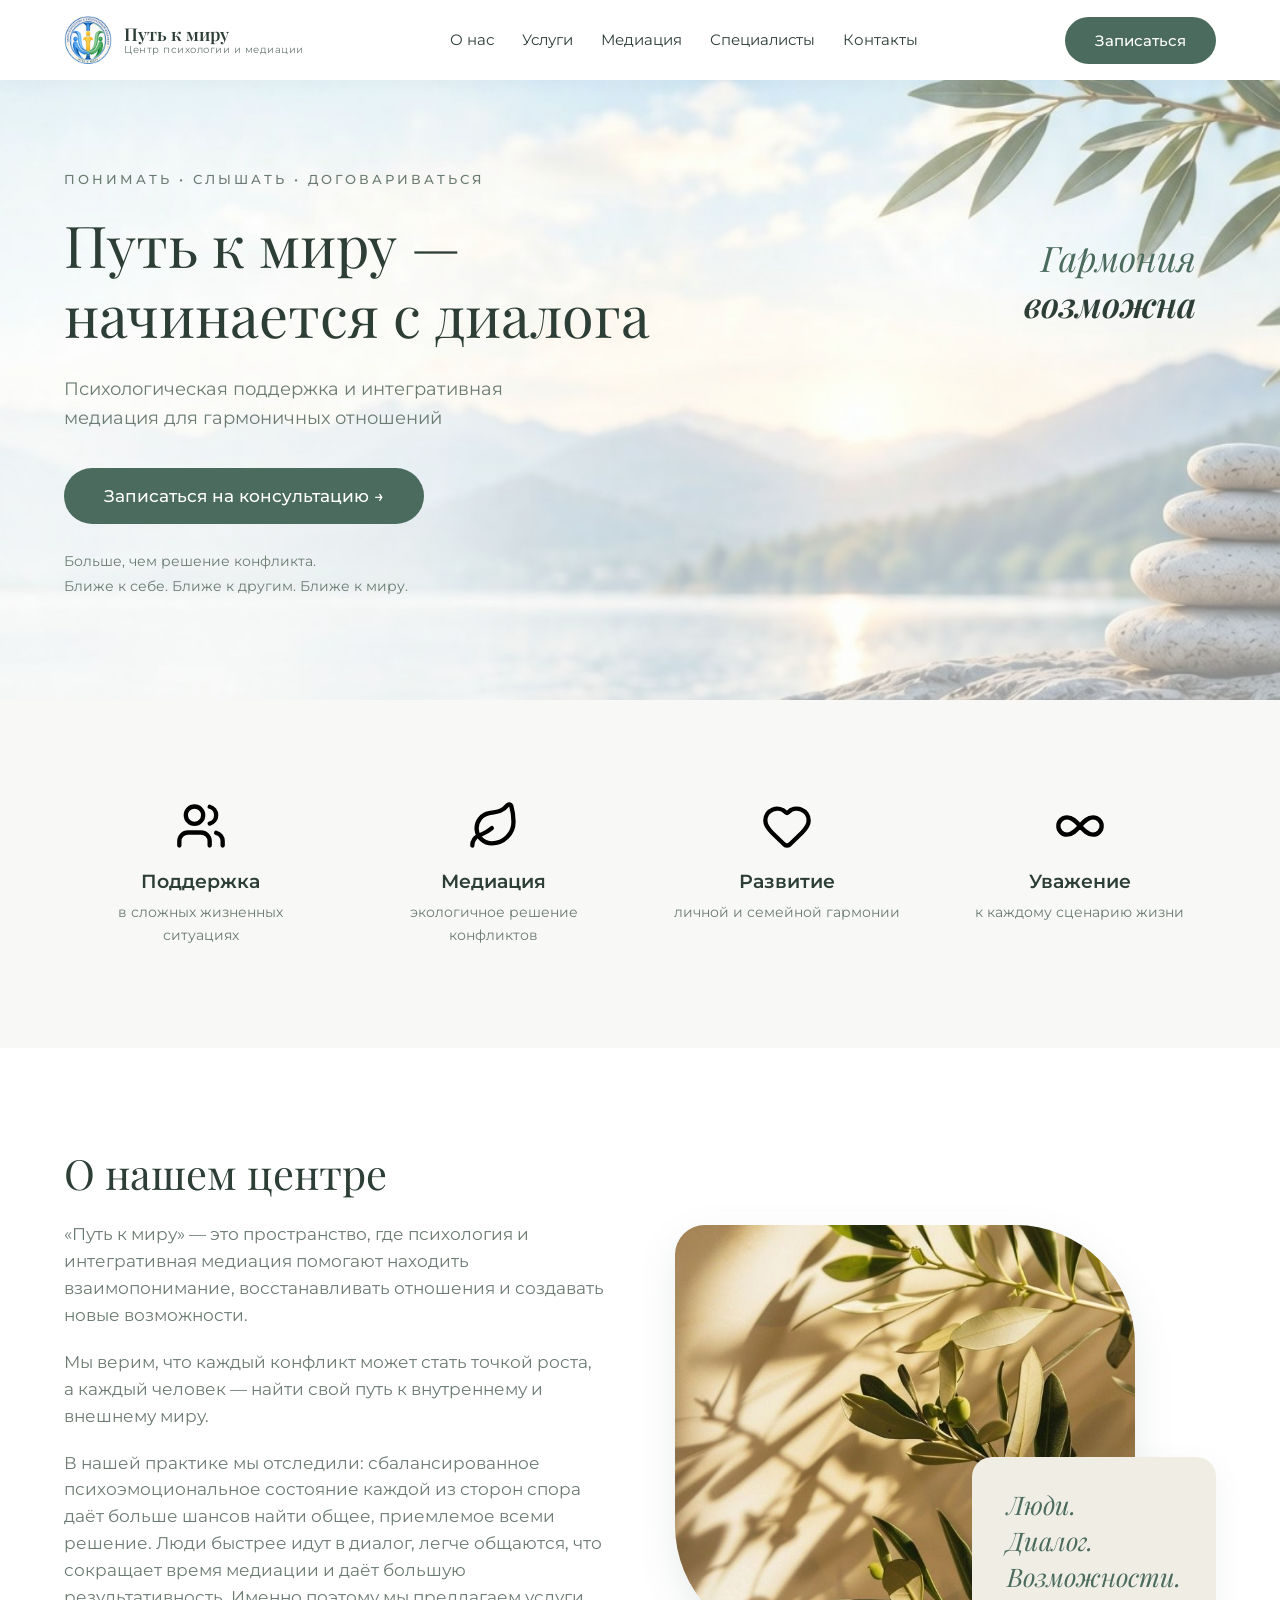
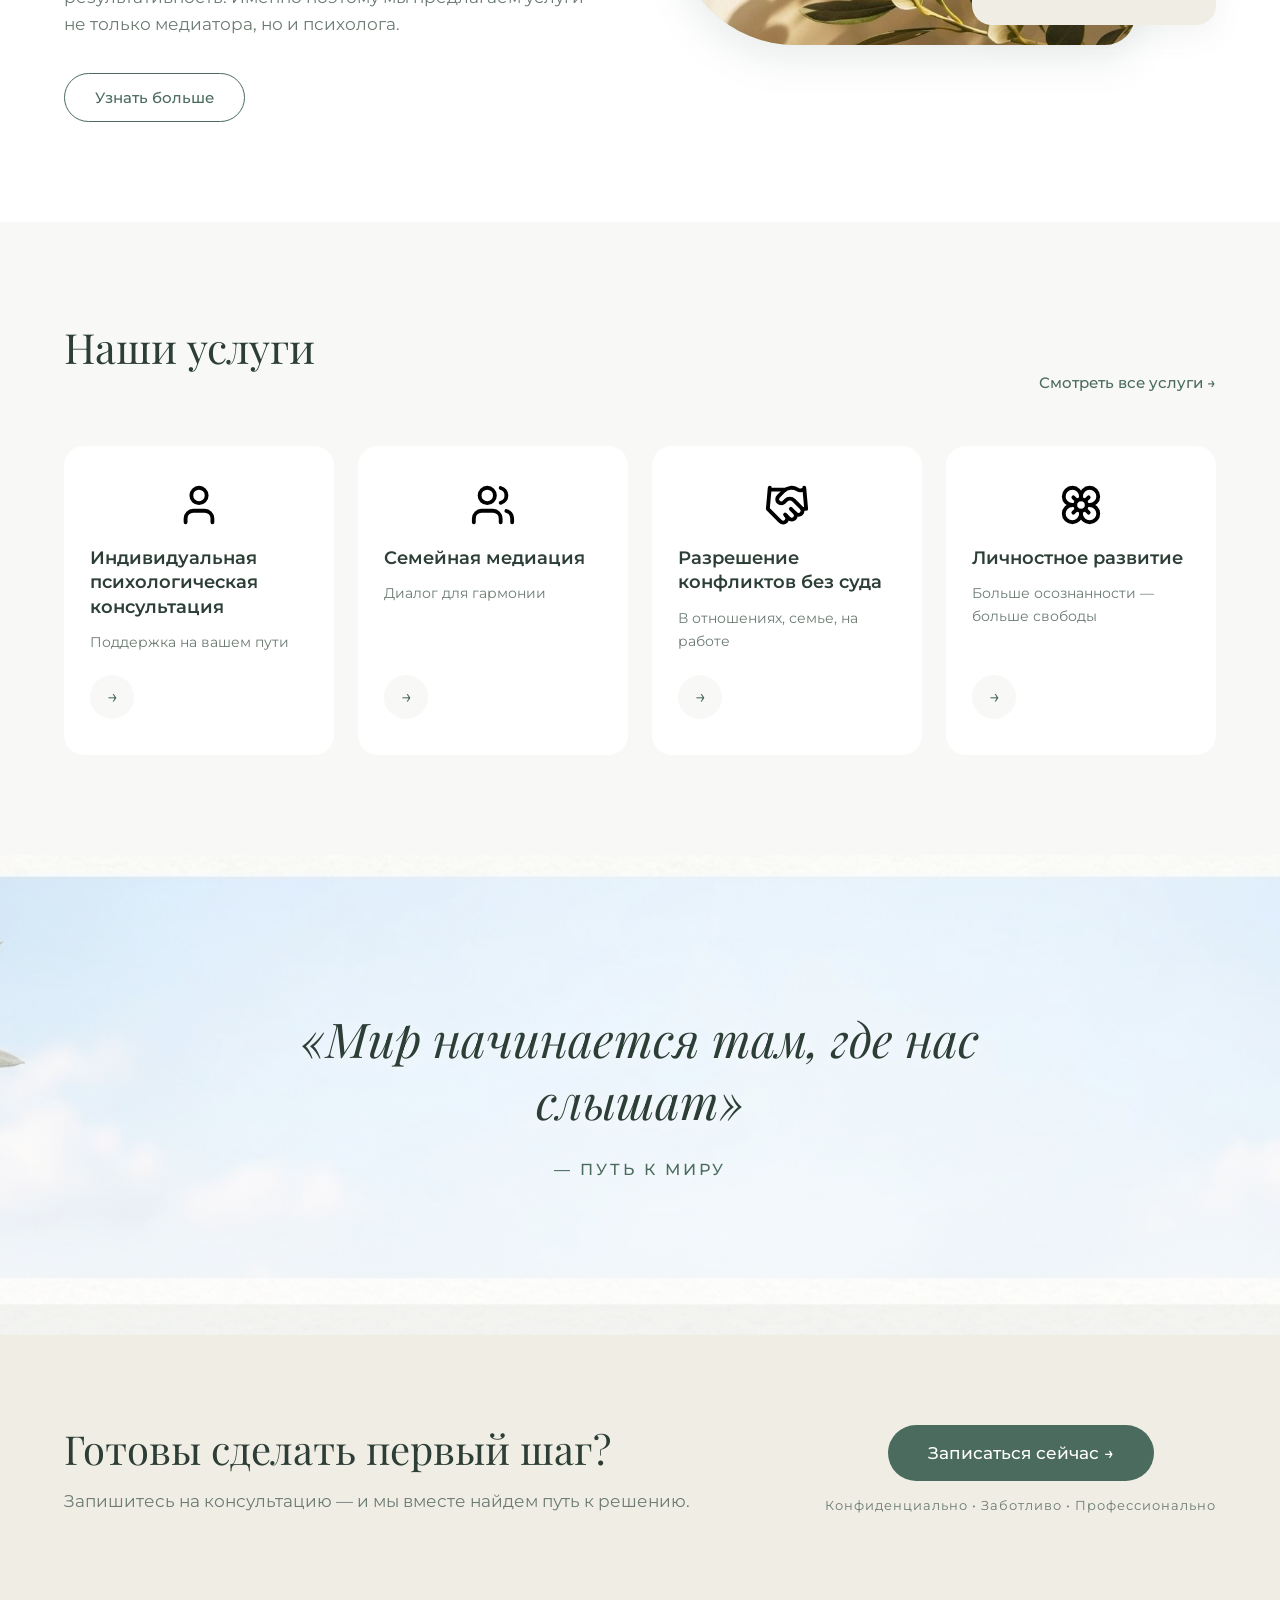
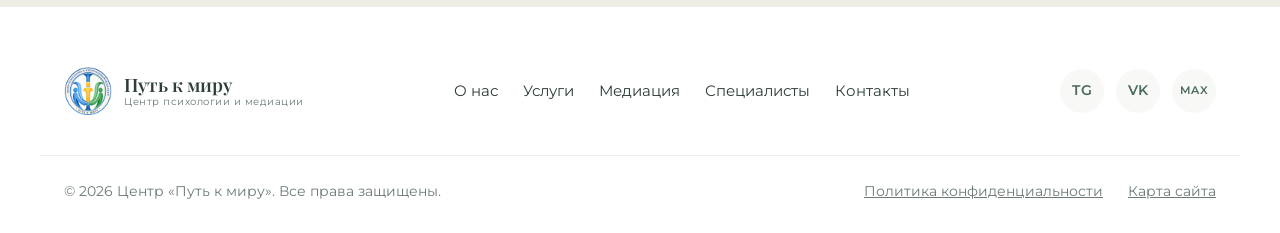
==== commit 7122bc9e: "Дизайн: hero/олива/цитата; страницы услуг, медиации, специалистов; модалки; SVG-иконки; соцсети (TG/" ====
--- a/index.html
+++ b/index.html
@@ -42,11 +42,6 @@
             </div>
             <div class="hero__visual">
                 <div class="hero__quote">Гармония<br><em>возможна</em></div>
-                <div class="hero__stones">
-                    <div class="stone"></div>
-                    <div class="stone"></div>
-                    <div class="stone"></div>
-                </div>
             </div>
         </div>
     </section>
@@ -54,22 +49,22 @@
     <section class="features">
         <div class="container features__grid">
             <div class="feature-card">
-                <div class="feature-card__icon">👥</div>
+                <div class="feature-card__icon"><img src="images/icons/users.svg" alt="Команда" class="icon"></div>
                 <h3>Поддержка</h3>
                 <p>в сложных жизненных ситуациях</p>
             </div>
             <div class="feature-card">
-                <div class="feature-card__icon">🌿</div>
+                <div class="feature-card__icon"><img src="images/icons/leaf.svg" alt="Природа" class="icon"></div>
                 <h3>Медиация</h3>
                 <p>экологичное решение конфликтов</p>
             </div>
             <div class="feature-card">
-                <div class="feature-card__icon">❤️</div>
+                <div class="feature-card__icon"><img src="images/icons/heart.svg" alt="Сердце" class="icon"></div>
                 <h3>Развитие</h3>
                 <p>личной и семейной гармонии</p>
             </div>
             <div class="feature-card">
-                <div class="feature-card__icon">∞</div>
+                <div class="feature-card__icon"><img src="images/icons/infinity.svg" alt="Бесконечность" class="icon"></div>
                 <h3>Уважение</h3>
                 <p>к каждому сценарию жизни</p>
             </div>
@@ -87,7 +82,7 @@
             </div>
             <div class="about__visual">
                 <div class="about__img-placeholder">
-                    <div class="olive-branch">🌿</div>
+                    <img src="images/oliva.jpg" alt="Ветка оливы">
                 </div>
                 <div class="about__quote">
                     <p>Люди.<br>Диалог.<br>Возможности.</p>
@@ -104,25 +99,25 @@
             </div>
             <div class="services__grid">
                 <div class="service-card" data-service="Индивидуальная психологическая консультация">
-                    <div class="service-card__icon">👤</div>
+                    <div class="service-card__icon"><img src="images/icons/user.svg" alt="Пользователь" class="icon"></div>
                     <h3>Индивидуальная психологическая консультация</h3>
                     <p>Поддержка на вашем пути</p>
                     <span class="arrow-btn">→</span>
                 </div>
                 <div class="service-card" data-service="Семейная медиация">
-                    <div class="service-card__icon">👥</div>
+                    <div class="service-card__icon"><img src="images/icons/users.svg" alt="Команда" class="icon"></div>
                     <h3>Семейная медиация</h3>
                     <p>Диалог для гармонии</p>
                     <span class="arrow-btn">→</span>
                 </div>
                 <div class="service-card" data-service="Разрешение конфликтов без суда">
-                    <div class="service-card__icon">🕊️</div>
+                    <div class="service-card__icon"><img src="images/icons/handshake.svg" alt="Соглашение" class="icon"></div>
                     <h3>Разрешение конфликтов без суда</h3>
                     <p>В отношениях, семье, на работе</p>
                     <span class="arrow-btn">→</span>
                 </div>
                 <div class="service-card" data-service="Личностное развитие">
-                    <div class="service-card__icon">🪷</div>
+                    <div class="service-card__icon"><img src="images/icons/flower.svg" alt="Цветок" class="icon"></div>
                     <h3>Личностное развитие</h3>
                     <p>Больше осознанности — больше свободы</p>
                     <span class="arrow-btn">→</span>
@@ -131,7 +126,8 @@
         </div>
     </section>
 
-    <section class="quote-banner">
+    <!-- Блок цитаты с фоновой картинкой -->
+    <section class="quote-banner" style="padding: 140px 20px; text-align: center; min-height: 480px; display: flex; align-items: center; justify-content: center; background: linear-gradient(rgba(255, 255, 255, 0.35), rgba(255, 255, 255, 0.55)), url('images/foot_fon.jpg') no-repeat center center / cover;">
         <div class="container">
             <h2 class="quote-banner__text">«Мир начинается там, где нас слышат»</h2>
             <div class="quote-banner__author">— Путь к миру</div>
@@ -153,23 +149,24 @@
 
     <footer class="footer" id="contacts">
         <div class="container footer__container">
-            <div class="footer__logo">
+            <a href="index.html" class="logo">
                 <img src="images/logo.png" alt="Логотип" class="logo__img">
                 <div class="logo__text">
                     <span class="logo__title">Путь к миру</span>
                     <span class="logo__subtitle">Центр психологии и медиации</span>
                 </div>
-            </div>
+            </a>
             <nav class="footer__nav">
                 <a href="#about" class="nav__link">О нас</a>
                 <a href="services.html" class="nav__link">Услуги</a>
                 <a href="mediation.html" class="nav__link">Медиация</a>
+                <a href="specialists.html" class="nav__link">Специалисты</a>
                 <a href="#contacts" class="nav__link">Контакты</a>
             </nav>
             <div class="footer__socials">
-                <a href="#" class="social-link">TG</a>
-                <a href="#" class="social-link">IG</a>
-                <a href="#" class="social-link">VK</a>
+                <a href="https://t.me/mirolubie_life" class="social-link" target="_blank" rel="noopener" title="Telegram">TG</a>
+                <a href="https://vk.ru/club237018779" class="social-link" target="_blank" rel="noopener" title="ВКонтакте">VK</a>
+                <a href="https://max.ru/join/X0SMIYUxzeXqcdrU2OMdlDkHs-CjMJesvC8Y8C05H9k" class="social-link" target="_blank" rel="noopener" title="MAX">MAX</a>
             </div>
         </div>
         <div class="container footer__bottom">
--- a/style.css
+++ b/style.css
@@ -179,9 +179,12 @@
 /* === Hero === */
 .hero {
     padding: 90px 0 100px;
-    background: linear-gradient(135deg, #f8f9f6 0%, #e8efe9 100%);
+    background: linear-gradient(rgba(255, 255, 255, 0.35), rgba(255, 255, 255, 0.55)), url('images/hero-bg.jpg') no-repeat center center/cover;
     position: relative;
     overflow: hidden;
+    min-height: 620px;
+    display: flex;
+    align-items: center;
 }
 
 .hero__container {
@@ -238,32 +241,6 @@
 }
 
 .hero__quote em { font-weight: 600; }
-
-.hero__stones {
-    position: absolute;
-    bottom: 20px;
-    left: 40px;
-    display: flex;
-    flex-direction: column;
-    align-items: center;
-    gap: 8px;
-}
-
-.stone {
-    background: linear-gradient(135deg, #d4cdc0, #a89f92);
-    border-radius: 50%;
-    box-shadow: 0 6px 15px rgba(0,0,0,0.15);
-    animation: float 6s ease-in-out infinite;
-}
-
-.stone:nth-child(1) { width: 100px; height: 40px; animation-delay: 0s; }
-.stone:nth-child(2) { width: 80px; height: 35px; animation-delay: 0.3s; }
-.stone:nth-child(3) { width: 55px; height: 30px; animation-delay: 0.6s; }
-
-@keyframes float {
-    0%, 100% { transform: translateY(0); }
-    50% { transform: translateY(-5px); }
-}
 
 /* === Преимущества === */
 .features {
@@ -466,27 +443,6 @@
 }
 
 /* === Цитата === */
-.quote-banner {
-    padding: 100px 0;
-    text-align: center;
-    background: linear-gradient(135deg, #e8efe9 0%, #f8f9f6 100%);
-    position: relative;
-}
-
-.quote-banner__text {
-    font-size: 2.8rem;
-    max-width: 800px;
-    margin: 0 auto 25px;
-    color: var(--color-text-dark);
-    font-style: italic;
-}
-
-.quote-banner__author {
-    font-size: 1rem;
-    color: var(--color-text-gray);
-    letter-spacing: 2px;
-    text-transform: uppercase;
-}
 
 /* === CTA === */
 .cta { padding: 90px 0; background-color: var(--color-bg-beige); }
@@ -787,7 +743,7 @@
     .logo__text { display: none; } /* на телефоне оставим только иконку */
     .hero__title { font-size: 2rem; }
     .section-title { font-size: 1.8rem; }
-    .quote-banner__text { font-size: 1.6rem; }
+    
     .cta__text h2 { font-size: 1.8rem; }
     .modal__content { padding: 35px 25px; }
     .footer__container { flex-direction: column; text-align: center; }
@@ -1475,3 +1431,627 @@
         font-size: 0.9rem;
     }
 }
+
+/* === Hero: финальные стили под фоновую картинку === */
+.hero__container {
+    display: grid;
+    grid-template-columns: 1.3fr 1fr;
+    gap: 60px;
+    align-items: center;
+    width: 100%;
+}
+
+.hero__content {
+    max-width: 620px;
+}
+
+.hero__visual {
+    position: relative;
+    min-height: 420px;
+}
+
+.hero__quote {
+    position: absolute;
+    top: 60px;
+    right: 20px;
+    font-family: var(--font-accent);
+    font-style: italic;
+    font-size: 2.2rem;
+    color: var(--color-primary);
+    line-height: 1.3;
+    text-align: right;
+    text-shadow: 0 2px 12px rgba(255, 255, 255, 0.8);
+}
+
+.hero__quote em {
+    font-weight: 600;
+    color: var(--color-text-dark);
+}
+
+@media (max-width: 992px) {
+    .hero {
+        min-height: auto;
+        padding: 60px 0 80px;
+    }
+    .hero__visual {
+        display: none;
+    }
+    .hero__content {
+        max-width: 100%;
+        text-align: center;
+        margin: 0 auto;
+    }
+    .hero__desc {
+        margin-left: auto;
+        margin-right: auto;
+    }
+}
+
+/* === Олива в блоке "О нас" === */
+.about__img-placeholder {
+    width: 85%;
+    height: 100%;
+    border-radius: 30px 120px 30px 120px;
+    overflow: hidden;
+    position: relative;
+    transition: var(--transition-smooth);
+    box-shadow: 0 15px 40px rgba(74, 107, 93, 0.12);
+}
+
+.about__img-placeholder img {
+    width: 100%;
+    height: 100%;
+    object-fit: cover;
+    object-position: center;
+    transition: transform 0.8s cubic-bezier(0.25, 0.8, 0.25, 1);
+    display: block;
+}
+
+.about__img-placeholder:hover {
+    border-radius: 120px 30px 120px 30px;
+    box-shadow: 0 20px 50px rgba(74, 107, 93, 0.2);
+}
+
+.about__img-placeholder:hover img {
+    transform: scale(1.06);
+}
+
+.olive-branch {
+    display: none;
+}
+
+@media (max-width: 992px) {
+    .about__img-placeholder {
+        width: 100%;
+        height: 380px;
+    }
+}
+
+@media (max-width: 576px) {
+    .about__img-placeholder {
+        height: 300px;
+        border-radius: 24px 80px 24px 80px;
+    }
+}
+
+/* === Цитата поверх фоновой картинки === */
+
+@media (max-width: 768px) {
+    
+    
+}
+
+/* === ФОРС: фоновая картинка цитаты === */
+
+/* ============================================
+   БЛОК ЦИТАТЫ С ФОНОВОЙ КАРТИНКОЙ (финальная версия)
+   ============================================ */
+.quote-banner {
+    padding: 120px 20px;
+    text-align: center;
+    background: linear-gradient(rgba(255, 255, 255, 0.5), rgba(255, 255, 255, 0.65)), url('images/foot_fon.jpg') no-repeat center center / cover;
+    background-attachment: fixed;
+    min-height: 400px;
+    display: flex;
+    align-items: center;
+    justify-content: center;
+    position: relative;
+}
+
+.quote-banner .container {
+    width: 100%;
+    max-width: 900px;
+    margin: 0 auto;
+}
+
+.quote-banner__text {
+    font-family: var(--font-accent);
+    font-size: 3rem;
+    font-style: italic;
+    font-weight: 400;
+    line-height: 1.3;
+    color: var(--color-text-dark);
+    margin-bottom: 25px;
+    text-shadow: 0 2px 20px rgba(255, 255, 255, 0.9);
+}
+
+.quote-banner__author {
+    font-size: 1rem;
+    color: var(--color-primary);
+    letter-spacing: 3px;
+    text-transform: uppercase;
+    font-weight: 500;
+    text-shadow: 0 1px 8px rgba(255, 255, 255, 0.9);
+}
+
+@media (max-width: 768px) {
+    .quote-banner {
+        padding: 70px 20px;
+        min-height: 280px;
+        background-attachment: scroll;
+    }
+    .quote-banner__text {
+        font-size: 1.8rem;
+    }
+    .quote-banner__author {
+        font-size: 0.85rem;
+        letter-spacing: 2px;
+    }
+}
+
+/* ============================================
+   PAGE-HERO С ФОНОВЫМИ КАРТИНКАМИ
+   ============================================ */
+.page-hero {
+    padding: 100px 20px 90px !important;
+    text-align: center !important;
+    position: relative !important;
+    min-height: 340px !important;
+    display: flex !important;
+    align-items: center !important;
+    justify-content: center !important;
+}
+
+.page-hero .container {
+    width: 100%;
+    max-width: 900px;
+    margin: 0 auto;
+}
+
+/* Services — олива на небе */
+.page-hero--services {
+    background: linear-gradient(rgba(255, 255, 255, 0.55), rgba(255, 255, 255, 0.7)), url('images/foot_fon.jpg') no-repeat center center / cover;
+}
+
+/* Mediation — горы с камушками */
+.page-hero--mediation {
+    background: linear-gradient(rgba(255, 255, 255, 0.55), rgba(255, 255, 255, 0.7)), url('images/fon.jpg') no-repeat center center / cover;
+}
+
+/* Specialists — олива */
+.page-hero--specialists {
+    background: linear-gradient(rgba(255, 255, 255, 0.6), rgba(255, 255, 255, 0.75)), url('images/oliva.jpg') no-repeat center center / cover;
+}
+
+/* Текст на фоне — добавляем тень для читаемости */
+.page-hero__title {
+    text-shadow: 0 2px 15px rgba(255, 255, 255, 0.9);
+}
+
+.page-hero__desc {
+    text-shadow: 0 1px 10px rgba(255, 255, 255, 0.9);
+}
+
+.page-hero__tag {
+    background: rgba(255, 255, 255, 0.6);
+    backdrop-filter: blur(4px);
+}
+
+@media (max-width: 768px) {
+    .page-hero {
+        min-height: 260px !important;
+        padding: 70px 20px 60px !important;
+    }
+}
+
+/* === Кнопки соцсетей: адаптация под "MAX" === */
+.social-link {
+    font-family: 'Montserrat', sans-serif;
+    letter-spacing: 0.5px;
+    text-transform: uppercase;
+}
+
+/* MAX — 3 буквы, чуть меньше шрифт */
+.social-link[title="MAX"] {
+    font-size: 0.7rem;
+    letter-spacing: 0.3px;
+    font-weight: 600;
+}
+
+/* VK и TG — покрупнее */
+.social-link[title="ВКонтакте"],
+.social-link[title="Telegram"] {
+    font-size: 0.85rem;
+    font-weight: 600;
+}
+
+/* ============================================
+   SVG-ИКОНКИ (замена эмодзи)
+   ============================================ */
+.icon {
+    display: inline-block;
+    width: 40px;
+    height: 40px;
+    object-fit: contain;
+    transition: var(--transition-smooth);
+    flex-shrink: 0;
+}
+
+/* Преимущества */
+.feature-card__icon .icon {
+    width: 52px;
+    height: 52px;
+}
+
+/* Услуги на главной */
+.service-card__icon .icon {
+    width: 46px;
+    height: 46px;
+}
+
+/* Категории на странице услуг */
+.category-card__icon .icon {
+    width: 48px;
+    height: 48px;
+}
+
+/* Блок скачивания */
+.download-block__icon .icon {
+    width: 36px;
+    height: 36px;
+}
+
+/* Info-block (Медиация) */
+.info-block__icon .icon {
+    width: 52px;
+    height: 52px;
+}
+
+/* Карточки преимуществ (Медиация) */
+.benefit-card__icon .icon {
+    width: 44px;
+    height: 44px;
+}
+
+/* Обёртки эмодзи-контейнеров — сохраняем логику hover */
+.feature-card__icon,
+.service-card__icon,
+.category-card__icon,
+.download-block__icon,
+.info-block__icon,
+.benefit-card__icon {
+    display: inline-flex;
+    align-items: center;
+    justify-content: center;
+    transition: var(--transition-smooth);
+    margin-bottom: 18px;
+}
+
+/* Hover-анимации остаются — они применяются к контейнеру, иконка внутри наследует */
+.feature-card:hover .feature-card__icon {
+    transform: scale(1.15) rotate(-5deg);
+}
+.service-card:hover .service-card__icon {
+    transform: scale(1.15);
+}
+.category-card:hover .category-card__icon {
+    transform: scale(1.15) rotate(-5deg);
+}
+.benefit-card:hover .benefit-card__icon {
+    transform: scale(1.15) rotate(-5deg);
+}
+
+/* ============================================
+   ПРИМЕЧАНИЯ К ТАРИФАМ — КАРТОЧКИ-ГРУППЫ
+   ============================================ */
+.notes-groups {
+    display: grid;
+    grid-template-columns: repeat(2, 1fr);
+    gap: 24px;
+    margin: 40px 0 50px;
+}
+
+.notes-group {
+    background: var(--color-white);
+    border-radius: 20px;
+    padding: 32px 30px;
+    border: 1.5px solid #eef0ec;
+    transition: var(--transition-smooth);
+    position: relative;
+    overflow: hidden;
+}
+
+.notes-group::before {
+    content: '';
+    position: absolute;
+    top: 0;
+    left: 0;
+    right: 0;
+    height: 4px;
+    background: linear-gradient(90deg, var(--color-primary), rgba(74, 107, 93, 0.3));
+    opacity: 0;
+    transition: opacity 0.3s ease;
+}
+
+.notes-group:hover {
+    border-color: var(--color-primary);
+    transform: translateY(-5px);
+    box-shadow: 0 20px 45px rgba(74, 107, 93, 0.12);
+}
+
+.notes-group:hover::before {
+    opacity: 1;
+}
+
+.notes-group__header {
+    display: flex;
+    align-items: center;
+    gap: 16px;
+    margin-bottom: 24px;
+    padding-bottom: 20px;
+    border-bottom: 1px solid #eef0ec;
+}
+
+.notes-group__icon {
+    width: 46px;
+    height: 46px;
+    flex-shrink: 0;
+    transition: var(--transition-smooth);
+}
+
+.notes-group:hover .notes-group__icon {
+    transform: scale(1.1) rotate(-4deg);
+}
+
+.notes-group__header h3 {
+    font-family: var(--font-main);
+    font-size: 1.1rem;
+    font-weight: 600;
+    color: var(--color-text-dark);
+    margin: 0;
+    line-height: 1.3;
+    letter-spacing: -0.2px;
+}
+
+.notes-group__list {
+    list-style: none;
+    padding: 0;
+    margin: 0;
+    counter-reset: note;
+}
+
+.notes-group__list li {
+    position: relative;
+    padding-left: 34px;
+    margin-bottom: 16px;
+    font-size: 0.9rem;
+    color: var(--color-text-gray);
+    line-height: 1.65;
+}
+
+.notes-group__list li:last-child {
+    margin-bottom: 0;
+}
+
+.notes-group__list li::before {
+    counter-increment: note;
+    content: counter(note);
+    position: absolute;
+    left: 0;
+    top: 2px;
+    width: 22px;
+    height: 22px;
+    background: rgba(74, 107, 93, 0.12);
+    color: var(--color-primary);
+    border-radius: 50%;
+    display: flex;
+    align-items: center;
+    justify-content: center;
+    font-family: 'Montserrat', sans-serif;
+    font-size: 0.72rem;
+    font-weight: 700;
+    transition: var(--transition-smooth);
+}
+
+.notes-group__list li:hover::before {
+    background: var(--color-primary);
+    color: var(--color-white);
+}
+
+/* Адаптив */
+@media (max-width: 900px) {
+    .notes-groups {
+        grid-template-columns: 1fr;
+        gap: 18px;
+    }
+}
+
+@media (max-width: 576px) {
+    .notes-group {
+        padding: 26px 22px;
+    }
+    .notes-group__header h3 {
+        font-size: 1rem;
+    }
+    .notes-group__icon {
+        width: 40px;
+        height: 40px;
+    }
+    .notes-group__list li {
+        font-size: 0.87rem;
+    }
+}
+
+/* ============================================
+   МОДАЛКА ПРИМЕЧАНИЙ (крупный шрифт + олива)
+   ============================================ */
+.notes-group {
+    cursor: pointer;
+}
+
+/* Подсказка "Развернуть" на карточке */
+.notes-group::after {
+    content: 'Развернуть →';
+    position: absolute;
+    bottom: 20px;
+    right: 25px;
+    font-size: 0.75rem;
+    color: var(--color-primary);
+    font-weight: 500;
+    letter-spacing: 0.5px;
+    opacity: 0;
+    transition: var(--transition-smooth);
+}
+.notes-group:hover::after {
+    opacity: 1;
+    transform: translateX(5px);
+}
+
+.notes-modal {
+    position: fixed;
+    inset: 0;
+    z-index: 1200;
+    display: none;
+    align-items: center;
+    justify-content: center;
+    padding: 20px;
+}
+.notes-modal.active { display: flex; }
+
+.notes-modal__overlay {
+    position: absolute;
+    inset: 0;
+    background: rgba(44, 62, 53, 0.78);
+    backdrop-filter: blur(6px);
+    animation: fadeIn 0.3s ease;
+}
+
+.notes-modal__content {
+    position: relative;
+    background: var(--color-white);
+    border-radius: 24px;
+    max-width: 720px;
+    width: 100%;
+    max-height: 90vh;
+    overflow-y: auto;
+    animation: slideUp 0.4s cubic-bezier(0.25, 0.8, 0.25, 1);
+    z-index: 1;
+    box-shadow: 0 30px 80px rgba(0, 0, 0, 0.35);
+}
+
+.notes-modal__close {
+    position: absolute;
+    top: 20px;
+    right: 20px;
+    width: 44px;
+    height: 44px;
+    border-radius: 50%;
+    background: rgba(255, 255, 255, 0.95);
+    color: var(--color-text-dark);
+    font-size: 1.1rem;
+    transition: var(--transition-smooth);
+    display: flex;
+    align-items: center;
+    justify-content: center;
+    z-index: 2;
+    cursor: pointer;
+    border: none;
+    box-shadow: 0 4px 15px rgba(0, 0, 0, 0.15);
+}
+.notes-modal__close:hover {
+    background: var(--color-primary);
+    color: var(--color-white);
+    transform: rotate(90deg);
+}
+
+.notes-modal__banner {
+    width: 100%;
+    height: 170px;
+    overflow: hidden;
+    border-radius: 24px 24px 0 0;
+    position: relative;
+    background: linear-gradient(135deg, #f0ede5, #e8efe9);
+}
+.notes-modal__banner img {
+    width: 100%;
+    height: 100%;
+    object-fit: cover;
+    object-position: center 30%;
+}
+
+.notes-modal__body {
+    padding: 45px 50px 55px;
+}
+
+.notes-modal__title {
+    font-family: var(--font-accent);
+    font-size: 2.1rem;
+    color: var(--color-text-dark);
+    margin: 0 0 28px 0;
+    padding-bottom: 22px;
+    border-bottom: 2px solid rgba(74, 107, 93, 0.15);
+    line-height: 1.2;
+}
+
+.notes-modal__list {
+    list-style: none;
+    padding: 0;
+    margin: 0;
+    counter-reset: note;
+}
+
+.notes-modal__list li {
+    position: relative;
+    padding-left: 48px;
+    margin-bottom: 24px;
+    font-size: 1.1rem;
+    color: var(--color-text-dark);
+    line-height: 1.75;
+}
+.notes-modal__list li:last-child { margin-bottom: 0; }
+
+.notes-modal__list li::before {
+    counter-increment: note;
+    content: counter(note);
+    position: absolute;
+    left: 0;
+    top: 4px;
+    width: 32px;
+    height: 32px;
+    background: var(--color-primary);
+    color: var(--color-white);
+    border-radius: 50%;
+    display: flex;
+    align-items: center;
+    justify-content: center;
+    font-family: 'Montserrat', sans-serif;
+    font-size: 0.95rem;
+    font-weight: 700;
+}
+
+@media (max-width: 576px) {
+    .notes-modal__banner { height: 110px; }
+    .notes-modal__body { padding: 30px 25px 40px; }
+    .notes-modal__title { font-size: 1.55rem; margin-bottom: 22px; padding-bottom: 16px; }
+    .notes-modal__list li {
+        font-size: 1rem;
+        padding-left: 42px;
+        margin-bottom: 18px;
+    }
+    .notes-modal__list li::before {
+        width: 28px;
+        height: 28px;
+        font-size: 0.85rem;
+    }
+    .notes-group::after { display: none; }
+}
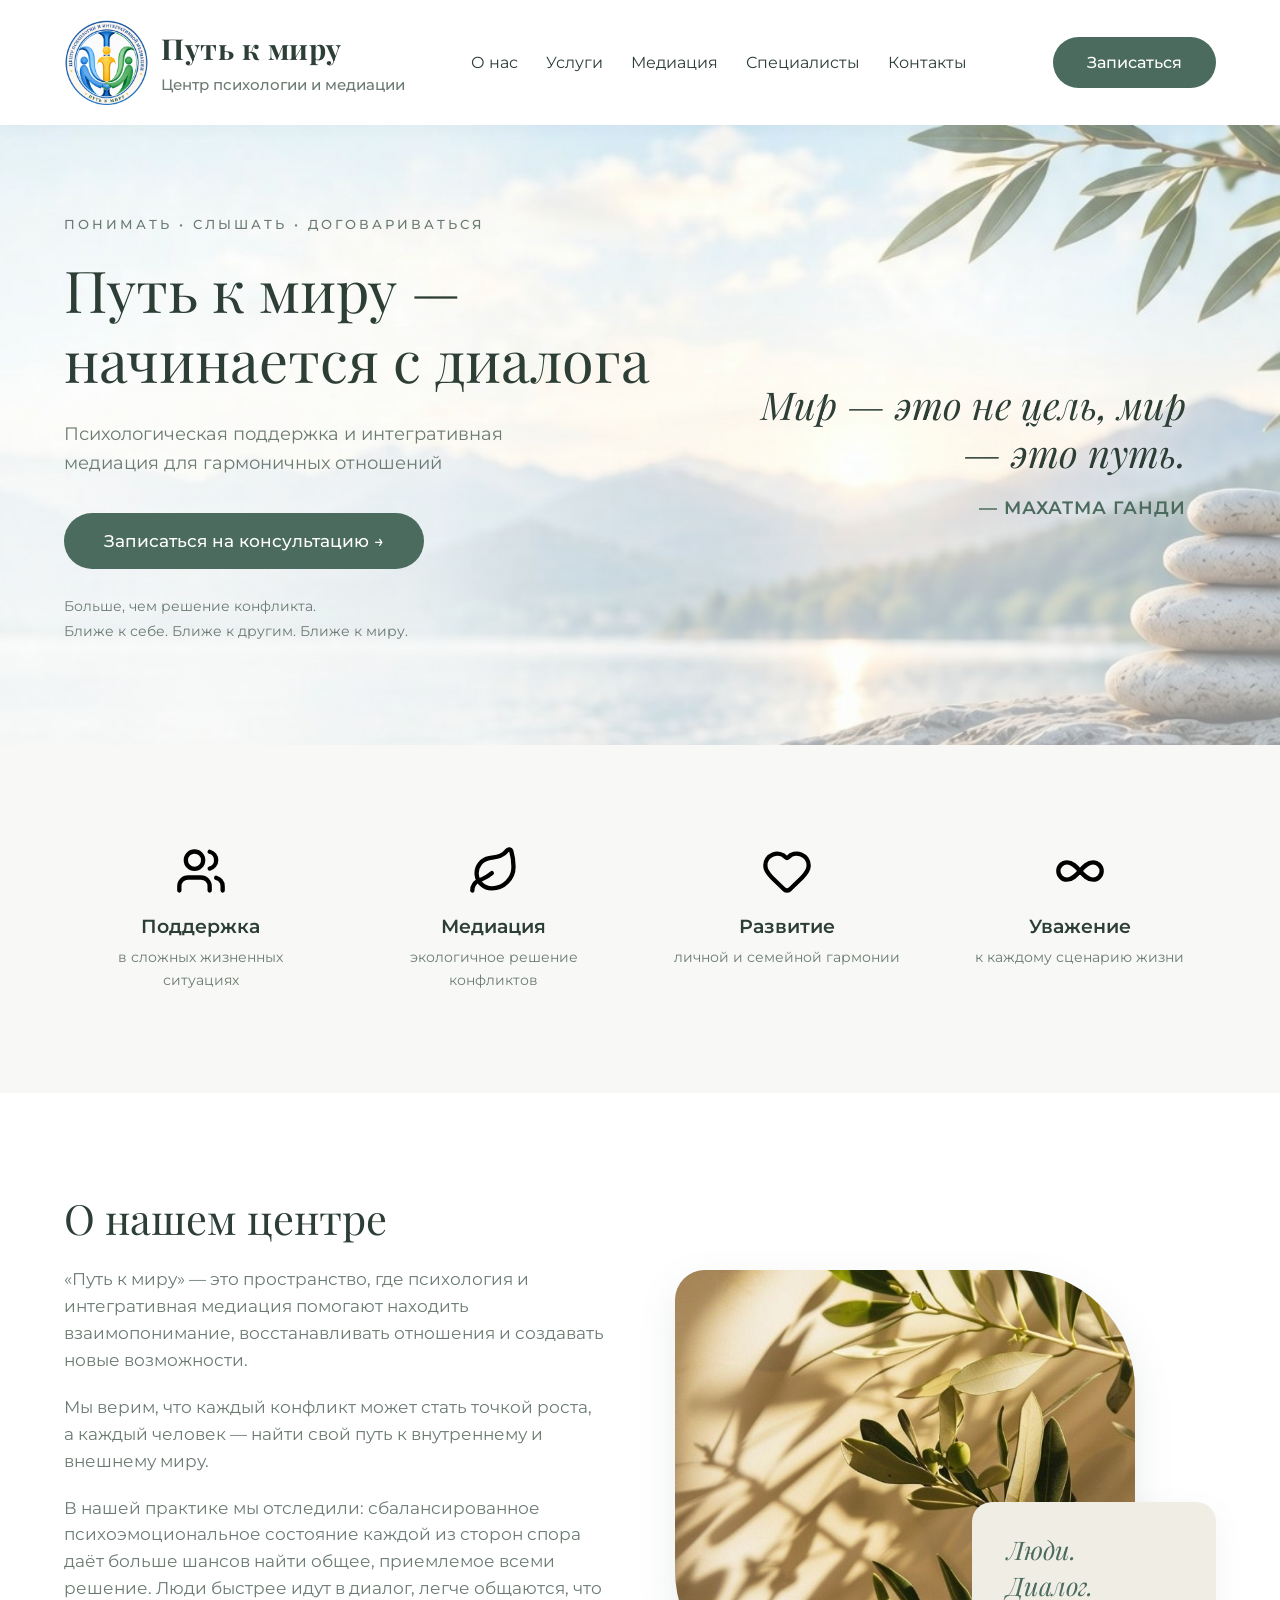
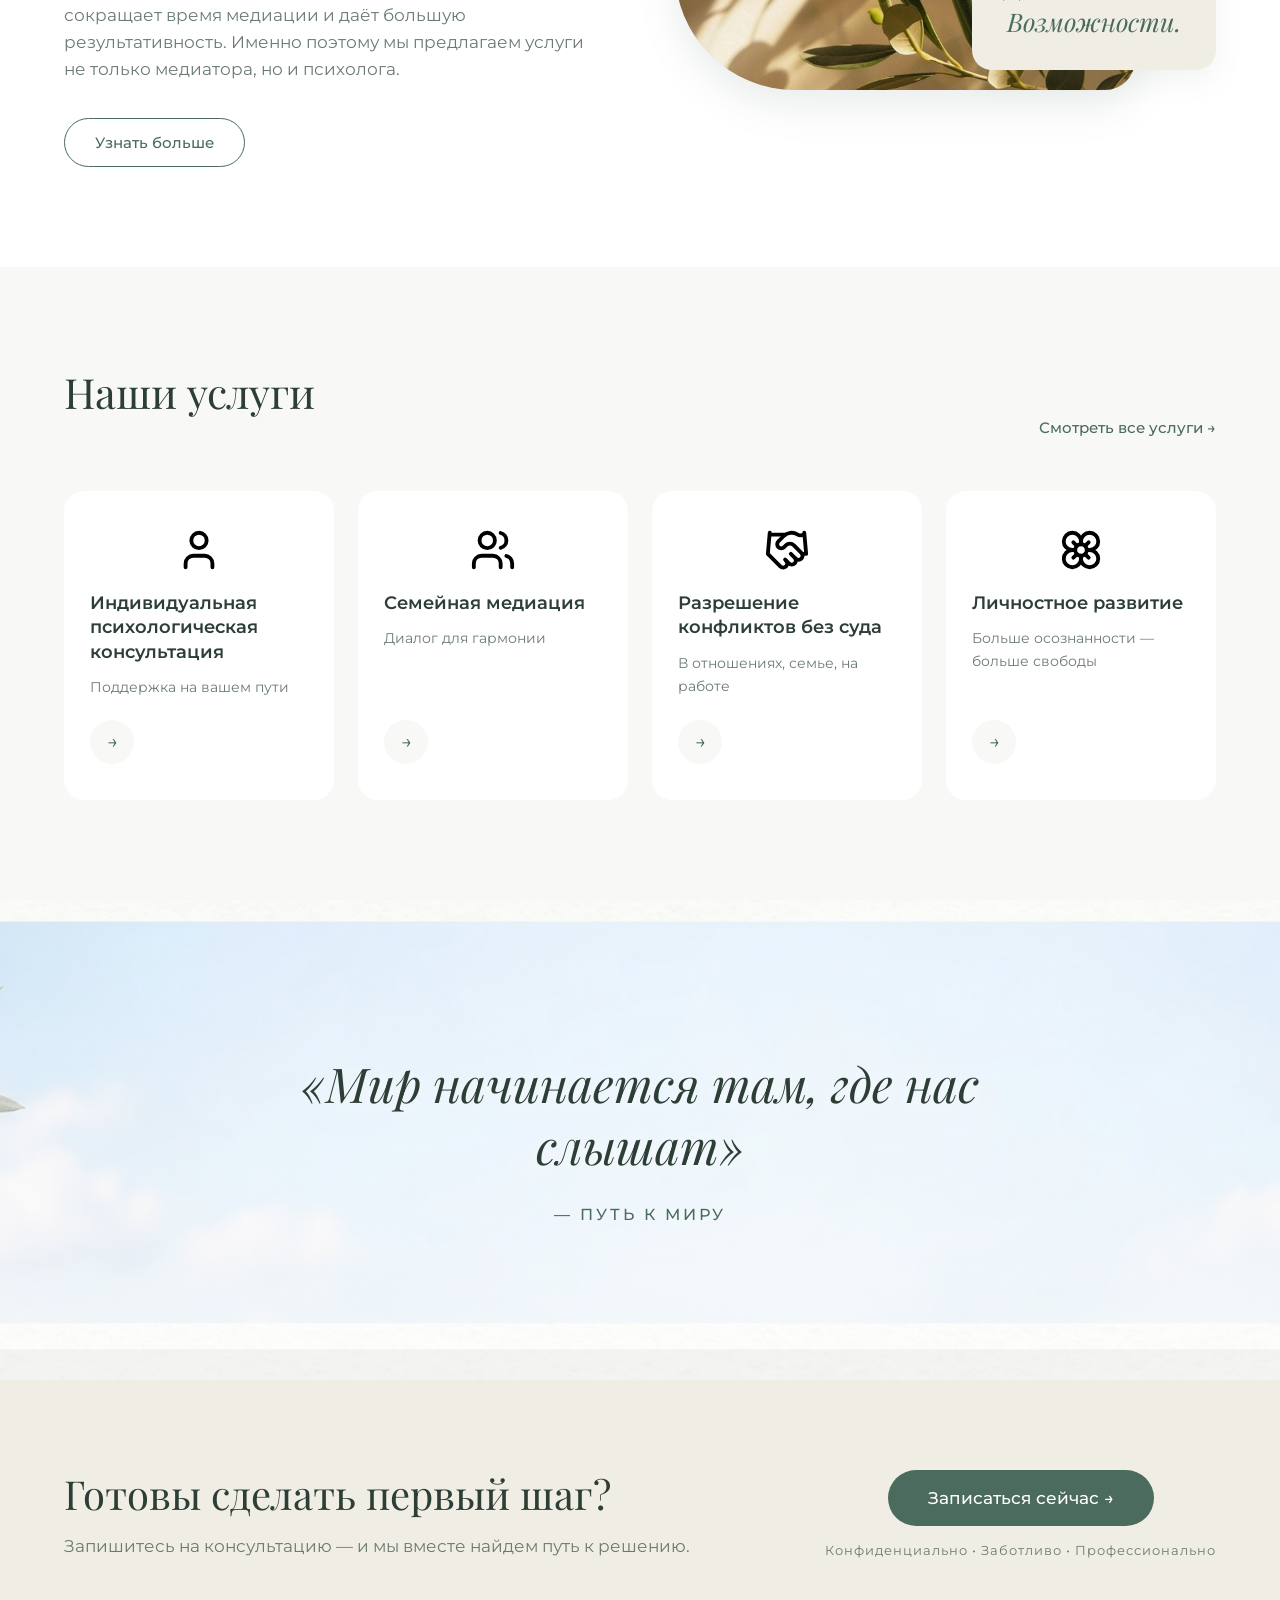
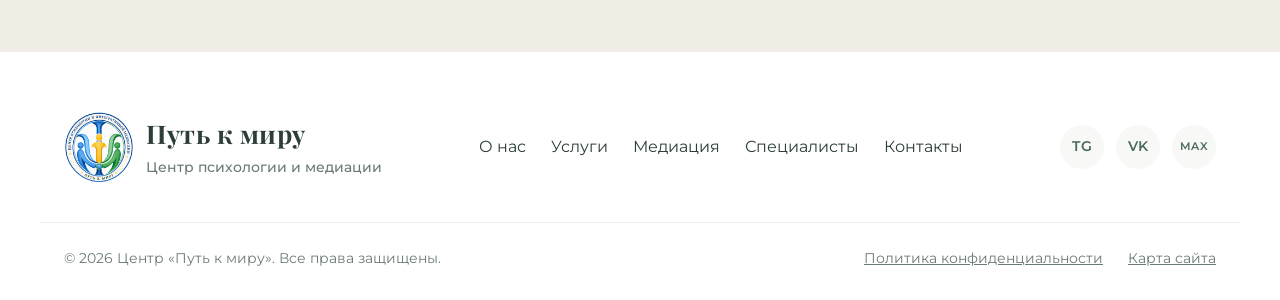
==== commit 194956b4: "Шапка: финальный размер лого и текста" ====
--- a/index.html
+++ b/index.html
@@ -8,6 +8,18 @@
     <link rel="preconnect" href="https://fonts.gstatic.com" crossorigin>
     <link href="https://fonts.googleapis.com/css2?family=Montserrat:wght@300;400;500;600&family=Playfair+Display:ital,wght@0,400;0,600;1,400&display=swap" rel="stylesheet">
     <link rel="stylesheet" href="style.css">
+    <!-- Favicon -->
+    <link rel="icon" type="image/png" href="images/logo_favicon_512.png">
+    <link rel="apple-touch-icon" href="images/logo_favicon_512.png">
+
+    <!-- SEO и Open Graph -->
+    <meta name="description" content="Центр психологии и интегративной медиации «Путь к миру». Помощь психолога, разрешение конфликтов без суда, профессиональная медиация.">
+    <meta property="og:type" content="website">
+    <meta property="og:title" content="Путь к миру — Центр психологии и медиации">
+    <meta property="og:description" content="Психологическая поддержка и медиация для гармоничных отношений.">
+    <meta property="og:image" content="images/hero-bg.jpg">
+    <meta property="og:url" content="https://put-k-miru.ru"> <!-- Заменим при покупке домена -->
+    <meta name="twitter:card" content="summary_large_image">
 </head>
 <body>
 
@@ -41,7 +53,12 @@
                 <p class="hero__subtext">Больше, чем решение конфликта.<br>Ближе к себе. Ближе к другим. Ближе к миру.</p>
             </div>
             <div class="hero__visual">
-                <div class="hero__quote">Гармония<br><em>возможна</em></div>
+                <!-- Блок с меняющимися цитатами -->
+                <div class="hero__quotes-container">
+                    <div class="hero__quote-text" id="quoteText">Мир — это не цель, мир — это путь.</div>
+                    <div class="hero__quote-author" id="quoteAuthor">— Махатма Ганди</div>
+                </div>
+                
             </div>
         </div>
     </section>
@@ -172,7 +189,7 @@
         <div class="container footer__bottom">
             <p>© 2026 Центр «Путь к миру». Все права защищены.</p>
             <div class="footer__links">
-                <a href="#">Политика конфиденциальности</a>
+                <a href="privacy.html">Политика конфиденциальности</a>
                 <a href="#">Карта сайта</a>
             </div>
         </div>
@@ -185,6 +202,7 @@
             <h2 class="modal__title">Записаться на консультацию</h2>
             <p class="modal__subtitle">Оставьте контакты — мы свяжемся с вами в течение дня</p>
             <form class="modal__form" id="appointmentForm">
+                <input type="text" name="website" tabindex="-1" autocomplete="off" style="position:absolute; left:-9999px; opacity:0;" aria-hidden="true">
                 <input type="text" name="name" placeholder="Ваше имя *" required>
                 <input type="tel" name="phone" placeholder="Телефон *" required>
                 <select name="service_type">
--- a/style.css
+++ b/style.css
@@ -2055,3 +2055,516 @@
     }
     .notes-group::after { display: none; }
 }
+
+/* === ФИКС: фото специалиста в модалке === */
+.specialist-modal__photo {
+    min-height: 500px !important;
+    max-height: 90vh !important;
+    display: flex !important;
+    align-items: stretch !important;
+    background: #e8e4d8 !important;
+}
+
+.specialist-modal__photo img {
+    width: 100% !important;
+    height: 100% !important;
+    object-fit: cover !important;
+    object-position: center 25% !important;  /* ← сдвигаем фокус вниз, чтобы голова была целиком */
+}
+
+/* На мобилке — фото сверху, фиксированная высота */
+@media (max-width: 768px) {
+    .specialist-modal__photo {
+        min-height: 300px !important;
+        max-height: 340px !important;
+    }
+    .specialist-modal__photo img {
+        object-position: center 20% !important;
+    }
+}
+
+/* === ФИКС: фото специалиста — сдвиг вправо === */
+.specialist-modal__photo img {
+    object-position: 65% 25% !important;
+}
+
+@media (max-width: 768px) {
+    .specialist-modal__photo img {
+        object-position: 65% 20% !important;
+    }
+}
+
+/* ============================================
+   HERO: БЛОК С МЕНЯЮЩИМИСЯ ЦИТАТАМИ
+   ============================================ */
+
+/* Контейнер для цитат (верхняя часть правого блока) */
+.hero__quotes-container {
+    position: absolute;
+    top: 20px;
+    right: 20px;
+    max-width: 320px;
+    text-align: right;
+    z-index: 2;
+}
+
+/* Текст самой цитаты */
+.hero__quote-text {
+    font-family: var(--font-accent);
+    font-style: italic;
+    font-size: 1.4rem;
+    color: var(--color-text-dark);
+    line-height: 1.4;
+    margin-bottom: 10px;
+    text-shadow: 0 2px 15px rgba(255, 255, 255, 0.8);
+    
+    /* Плавная анимация */
+    opacity: 1;
+    transition: opacity 0.8s ease-in-out;
+}
+
+/* Автор цитаты */
+.hero__quote-author {
+    font-family: var(--font-main);
+    font-size: 0.85rem;
+    color: var(--color-primary);
+    text-transform: uppercase;
+    letter-spacing: 1px;
+    font-weight: 500;
+    
+    /* Плавная анимация */
+    opacity: 1;
+    transition: opacity 0.8s ease-in-out;
+}
+
+/* Класс для скрытия (исчезновения) */
+.quote-hidden {
+    opacity: 0 !important;
+}
+
+/* Сдвигаем «Гармонию возможна» ниже и правее */
+.hero__quote {
+    position: absolute;
+    bottom: 30px;
+    right: 40px;
+    font-family: var(--font-accent);
+    font-style: italic;
+    font-size: 2rem;
+    color: var(--color-primary);
+    line-height: 1.3;
+    text-align: right;
+    text-shadow: 0 2px 12px rgba(255, 255, 255, 0.7);
+}
+
+/* Адаптив: на мобилках убираем абсолютное позиционирование */
+@media (max-width: 992px) {
+    .hero__quotes-container {
+        position: relative;
+        top: 0;
+        right: 0;
+        max-width: 100%;
+        text-align: center;
+        margin: 0 auto 20px auto;
+    }
+    
+    .hero__quote {
+        position: relative;
+        bottom: 0;
+        right: 0;
+        text-align: center;
+        margin-top: 20px;
+    }
+}
+
+/* ============================================
+   HERO: ФИНАЛЬНЫЕ НАСТРОЙКИ ЦИТАТ (Убрана Гармония)
+   ============================================ */
+
+/* Контейнер для цитат */
+.hero__quotes-container {
+    position: absolute;
+    bottom: 40px;          /* Опускаем вниз к камушкам */
+    right: 20px;           /* Прижимаем вправо */
+    max-width: 450px;      /* Увеличиваем ширину, чтобы текст не прыгал */
+    text-align: right;
+    z-index: 2;
+}
+
+/* Текст самой цитаты */
+.hero__quote-text {
+    font-family: var(--font-accent);
+    font-style: italic;
+    font-size: 1.8rem !important;    /* Увеличиваем шрифт (было 1.4) */
+    color: var(--color-text-dark);
+    line-height: 1.3;
+    margin-bottom: 15px;
+    text-shadow: 0 2px 15px rgba(255, 255, 255, 0.9); /* Тень для читаемости на фоне */
+    
+    opacity: 1;
+    transition: opacity 0.8s ease-in-out;
+}
+
+/* Автор цитаты */
+.hero__quote-author {
+    font-family: var(--font-main);
+    font-size: 1rem !important;      /* Увеличиваем шрифт (было 0.85) */
+    color: var(--color-primary);
+    text-transform: uppercase;
+    letter-spacing: 1px;
+    font-weight: 600;
+    
+    opacity: 1;
+    transition: opacity 0.8s ease-in-out;
+}
+
+/* Адаптив: на мобилках убираем абсолютное позиционирование */
+@media (max-width: 992px) {
+    .hero__quotes-container {
+        position: relative;
+        bottom: auto;
+        right: auto;
+        max-width: 100%;
+        text-align: center;
+        margin: 30px auto 0 auto;
+        padding: 0 20px;
+    }
+    .hero__quote-text {
+        font-size: 1.5rem !important;
+    }
+}
+
+/* ============================================
+   HERO: ТОЧНАЯ НАСТРОЙКА ЦИТАТ (Ниже, крупнее)
+   ============================================ */
+
+/* Переопределяем позицию */
+.hero__quotes-container {
+    position: absolute !important;
+    top: 55% !important;          /* Спускаем ниже (примерно уровень описания слева) */
+    bottom: auto !important;
+    right: 30px !important;       /* Чуть отступаем от правого края */
+    max-width: 550px !important;  /* Делаем блок шире */
+    text-align: right;
+    transform: translateY(-50%) !important; /* Идеально центрируем по вертикали */
+    z-index: 2;
+}
+
+/* Увеличиваем текст цитаты */
+.hero__quote-text {
+    font-size: 2.4rem !important; /* Было 1.8rem, теперь 2.4rem */
+    line-height: 1.25 !important;
+    margin-bottom: 18px !important;
+}
+
+/* Увеличиваем автора */
+.hero__quote-author {
+    font-size: 1.1rem !important; /* Было 1rem */
+}
+
+/* Адаптив для мобилок возвращаем в поток */
+@media (max-width: 992px) {
+    .hero__quotes-container {
+        position: relative !important;
+        top: auto !important;
+        right: auto !important;
+        transform: none !important;
+        margin: 40px auto 0 auto !important;
+        text-align: center !important;
+        padding: 0 20px !important;
+    }
+    .hero__quote-text {
+        font-size: 1.8rem !important;
+    }
+}
+
+/* ============================================
+   CTA-БЛОК С ФОНОВОЙ КАРТИНКОЙ
+   ============================================ */
+.cta-inline--bg {
+    /* Используем foot_fon.jpg с белым оверлеем 85% */
+    background: linear-gradient(rgba(255, 255, 255, 0.85), rgba(255, 255, 255, 0.85)), url('images/foot_fon.jpg') no-repeat center center / cover !important;
+    border: 1px solid #eef0ec;
+    box-shadow: var(--shadow-card);
+    position: relative;
+    overflow: hidden;
+}
+
+/* Немного выделим текст и кнопку на фоне */
+.cta-inline--bg h3 {
+    color: var(--color-text-dark);
+    text-shadow: 0 2px 10px rgba(255, 255, 255, 0.9);
+}
+
+.cta-inline--bg p {
+    color: var(--color-text-gray);
+    text-shadow: 0 1px 8px rgba(255, 255, 255, 0.9);
+}
+
+/* ============================================
+   УЛУЧШЕНИЕ ЛОГОТИПА И ШАПКИ (ГЛОБАЛЬНО)
+   ============================================ */
+
+/* Делаем шапку чуть выше и просторнее */
+.header {
+    padding: 20px 0 !important;
+}
+
+.header__container {
+    gap: 30px !important;
+}
+
+/* Сам логотип */
+.logo {
+    gap: 16px !important; /* Расстояние между картинкой и текстом */
+}
+
+.logo__img {
+    width: 64px !important;  /* Увеличиваем картинку логотипа (было 52) */
+    height: 64px !important;
+}
+
+/* Текст логотипа */
+.logo__text {
+    display: flex !important;
+    flex-direction: column !important;
+    gap: 6px !important; /* Убираем "слипание" строк */
+    line-height: 1.15 !important;
+}
+
+.logo__title {
+    font-size: 1.45rem !important; /* Увеличиваем заголовок (было 1.15) */
+    font-weight: 600 !important;
+    letter-spacing: 0.5px !important;
+}
+
+.logo__subtitle {
+    font-size: 0.8rem !important; /* Увеличиваем подзаголовок (было 0.65) */
+    letter-spacing: 1px !important;
+    color: var(--color-text-gray) !important;
+    font-weight: 500 !important;
+}
+
+/* Навигация и кнопка, чтобы не смотрелись мелко на фоне крупного лого */
+.nav__link {
+    font-size: 1rem !important;
+}
+
+.header .btn {
+    padding: 16px 34px !important;
+    font-size: 1rem !important;
+}
+
+/* ============================================
+   ФУТЕР (Чтобы было единообразно)
+   ============================================ */
+.footer .logo__img {
+    width: 56px !important; /* В подвале чуть меньше, но крупнее чем было */
+    height: 56px !important;
+}
+
+.footer .logo__title {
+    font-size: 1.3rem !important;
+}
+
+.footer .logo__subtitle {
+    font-size: 0.75rem !important;
+    gap: 4px !important;
+}
+
+/* ============================================
+   АДАПТИВ: на телефонах скрываем подзаголовок, чтобы шапка не ломалась
+   ============================================ */
+@media (max-width: 768px) {
+    .logo__img {
+        width: 48px !important;
+        height: 48px !important;
+    }
+    .logo__title {
+        font-size: 1.2rem !important;
+    }
+    .logo__subtitle {
+        display: none !important; /* На мобилках оставляем только название */
+    }
+    .header {
+        padding: 12px 0 !important;
+    }
+}
+
+/* ============================================
+   УВЕЛИЧЕНИЕ ПОДЗАГОЛОВКА (Центр психологии...)
+   ============================================ */
+
+/* В шапке */
+.logo__subtitle {
+    font-size: 1rem !important; /* Было 0.8, теперь 1rem (стандартный размер) */
+    font-weight: 500 !important;
+    letter-spacing: 0.3px !important; /* Убираем сильное разряжение, текст не будет "расползаться" */
+    color: var(--color-text-dark) !important; /* Делаем чуть темнее для читаемости */
+    white-space: nowrap !important; /* Запрещаем перенос строки */
+    margin-top: 2px !important;
+}
+
+/* В подвале */
+.footer .logo__subtitle {
+    font-size: 0.9rem !important; /* В подвале чуть меньше, но крупнее чем было */
+    font-weight: 500 !important;
+    letter-spacing: 0.3px !important;
+    color: var(--color-text-gray) !important;
+    white-space: nowrap !important;
+}
+
+/* На мобильных оставляем скрытым (как делали ранее), 
+   чтобы крупный текст не ломал шапку на узких экранах */
+@media (max-width: 768px) {
+    .logo__subtitle {
+        display: none !important; 
+    }
+}
+
+/* ============================================
+   ФИНАЛЬНОЕ УВЕЛИЧЕНИЕ ПОДЗАГОЛОВКА
+   ============================================ */
+
+.header .logo__subtitle {
+    font-size: 1.15rem !important; /* Было 1rem, теперь 1.15rem (около 18px) */
+    font-weight: 500 !important;
+    color: var(--color-text-dark) !important; /* Темный цвет для контраста */
+    letter-spacing: 0 !important; /* Убираем разрядку, чтобы текст занимал меньше места */
+    margin-top: 5px !important; /* Отодвигаем от "Путь к миру" */
+}
+
+/* В подвале тоже подтягиваем размер, чтобы не отставало */
+.footer .logo__subtitle {
+    font-size: 1rem !important; 
+    letter-spacing: 0 !important;
+    margin-top: 4px !important;
+}
+
+/* На планшетах (когда места мало) чуть уменьшаем, чтобы не сломать верстку */
+@media (max-width: 1100px) {
+    .header .logo__subtitle {
+        font-size: 1rem !important;
+    }
+}
+
+/* ============================================
+   ИЕРАРХИЯ ЛОГОТИПА (Путь к миру - главный!)
+   ============================================ */
+
+/* Главное название делаем большим и жирным */
+.header .logo__title {
+    font-size: 1.8rem !important;    /* Увеличиваем (было 1.45) */
+    font-weight: 700 !important;     /* Делаем максимально жирным */
+    color: var(--color-text-dark) !important; /* Угольно-черный */
+    letter-spacing: 0.5px !important;
+}
+
+/* Подзаголовок делаем чуть бледнее и меньше, чтобы он не спорил */
+.header .logo__subtitle {
+    font-size: 0.95rem !important;   /* Чуть уменьшаем (было 1.15) */
+    color: var(--color-text-gray) !important; /* Серый цвет, чтобы отступить на второй план */
+    margin-top: 4px !important;
+}
+
+/* То же самое для футера, чтобы было единообразно */
+.footer .logo__title {
+    font-size: 1.6rem !important;
+    font-weight: 700 !important;
+}
+
+.footer .logo__subtitle {
+    font-size: 0.85rem !important;
+}
+
+/* На мобилках оставляем нормальный размер */
+@media (max-width: 768px) {
+    .header .logo__title {
+        font-size: 1.4rem !important;
+    }
+}
+
+/* ============================================
+   УВЕЛИЧЕНИЕ ИКОНКИ ЛОГОТИПА (В шапке и футере)
+   ============================================ */
+
+/* В шапке */
+.header .logo__img {
+    width: 75px !important;   /* Увеличиваем (было 64) */
+    height: 75px !important;
+    object-fit: contain !important;
+}
+
+/* Выравниваем текст и логотип по центру, чтобы было аккуратно */
+.header .logo {
+    align-items: center !important; 
+}
+
+/* В футере */
+.footer .logo__img {
+    width: 65px !important;   /* Увеличиваем (было 56) */
+    height: 65px !important;
+    object-fit: contain !important;
+}
+
+/* Адаптив: на мобилках и планшетах уменьшаем, чтобы шапка не ломалась */
+@media (max-width: 992px) {
+    .header .logo__img {
+        width: 60px !important;
+        height: 60px !important;
+    }
+}
+
+@media (max-width: 576px) {
+    .header .logo__img {
+        width: 50px !important;
+        height: 50px !important;
+    }
+    .footer .logo__img {
+        width: 50px !important;
+        height: 50px !important;
+    }
+}
+
+/* ============================================
+   ГРОБОВОЙ ФИКС РАЗМЕРА ЛОГОТИПА (Убиваем старый max-width)
+   ============================================ */
+
+/* В шапке */
+.header .logo__img, 
+.logo img {
+    width: 85px !important;
+    height: 85px !important;
+    max-width: 85px !important; /* Перебиваем старые 48px */
+    min-width: 85px !important;
+    object-fit: contain !important;
+}
+
+/* В футере */
+.footer .logo__img {
+    width: 70px !important;
+    height: 70px !important;
+    max-width: 70px !important;
+    min-width: 70px !important;
+    object-fit: contain !important;
+}
+
+/* Адаптив: чтобы на телефонах не разрывало шапку */
+@media (max-width: 992px) {
+    .header .logo__img, 
+    .logo img {
+        width: 60px !important;
+        height: 60px !important;
+        max-width: 60px !important;
+        min-width: 60px !important;
+    }
+}
+
+@media (max-width: 576px) {
+    .header .logo__img, 
+    .logo img {
+        width: 50px !important;
+        height: 50px !important;
+        max-width: 50px !important;
+        min-width: 50px !important;
+    }
+}
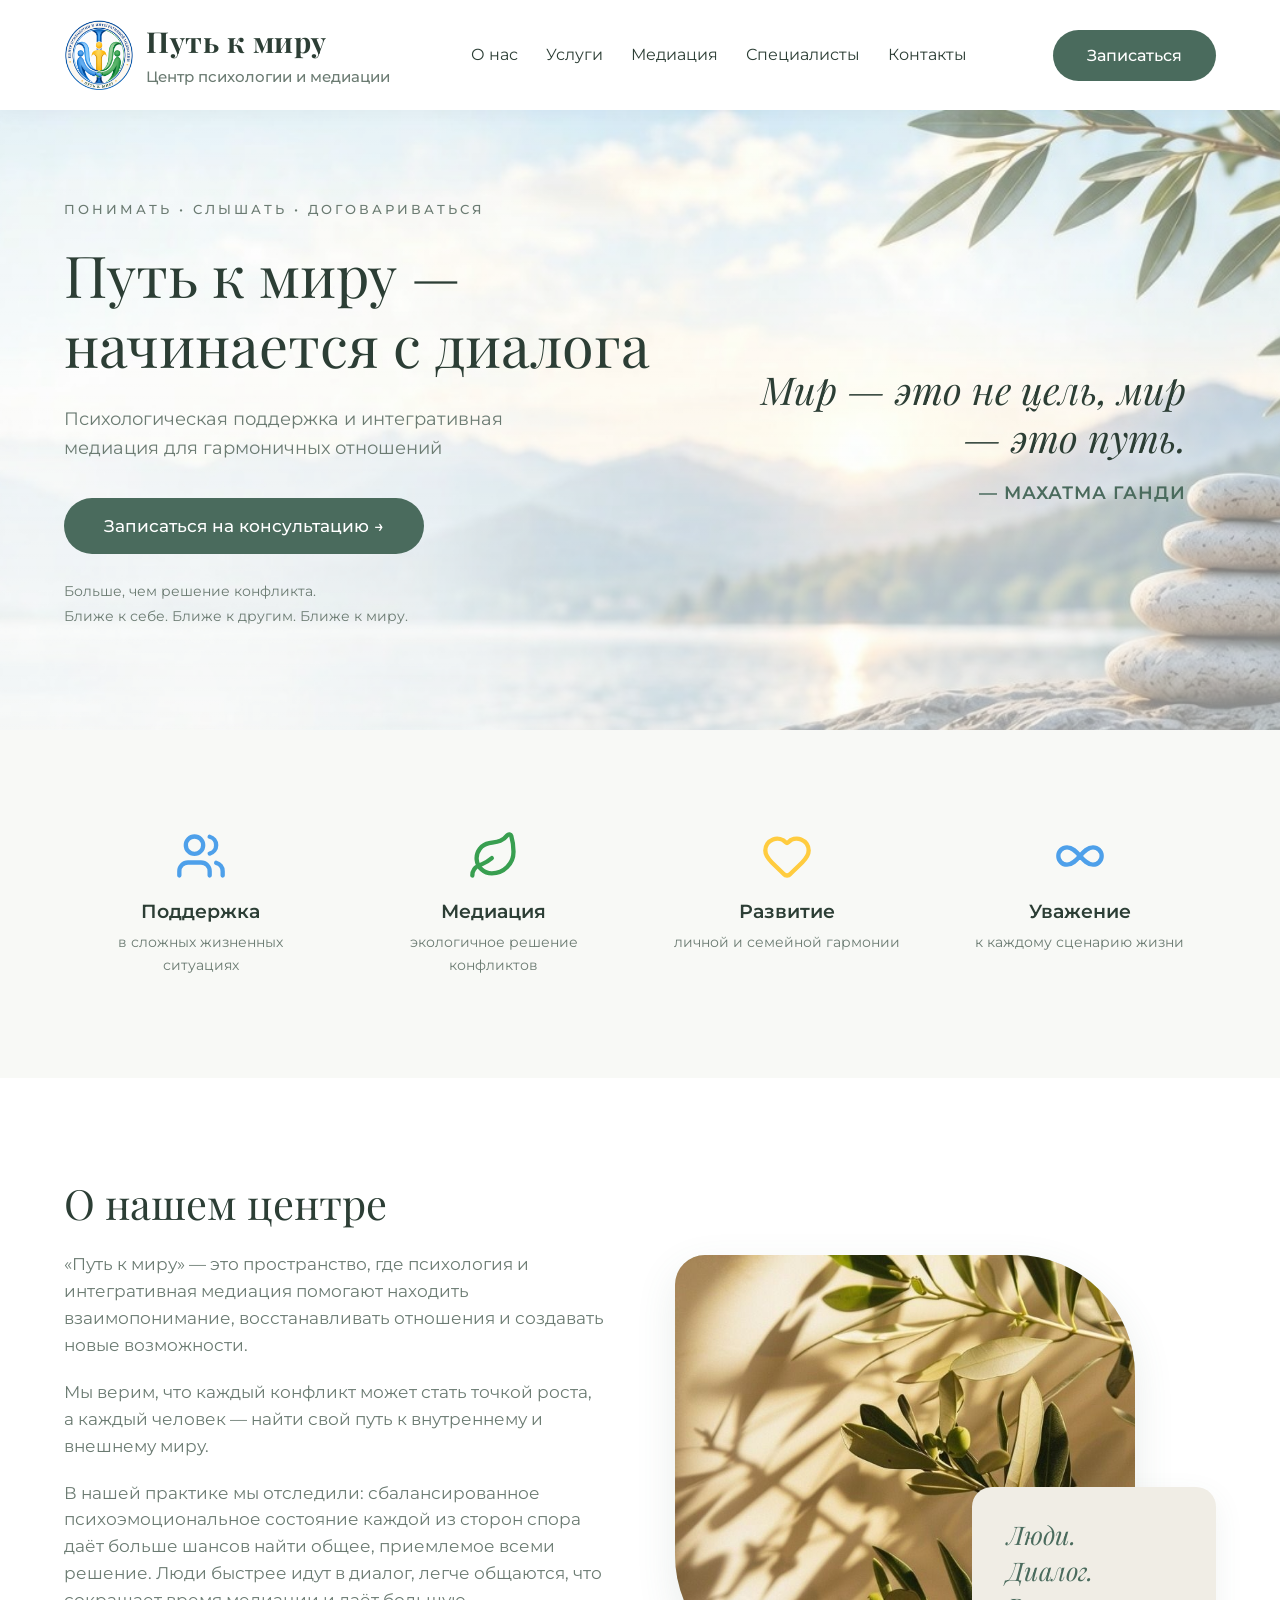
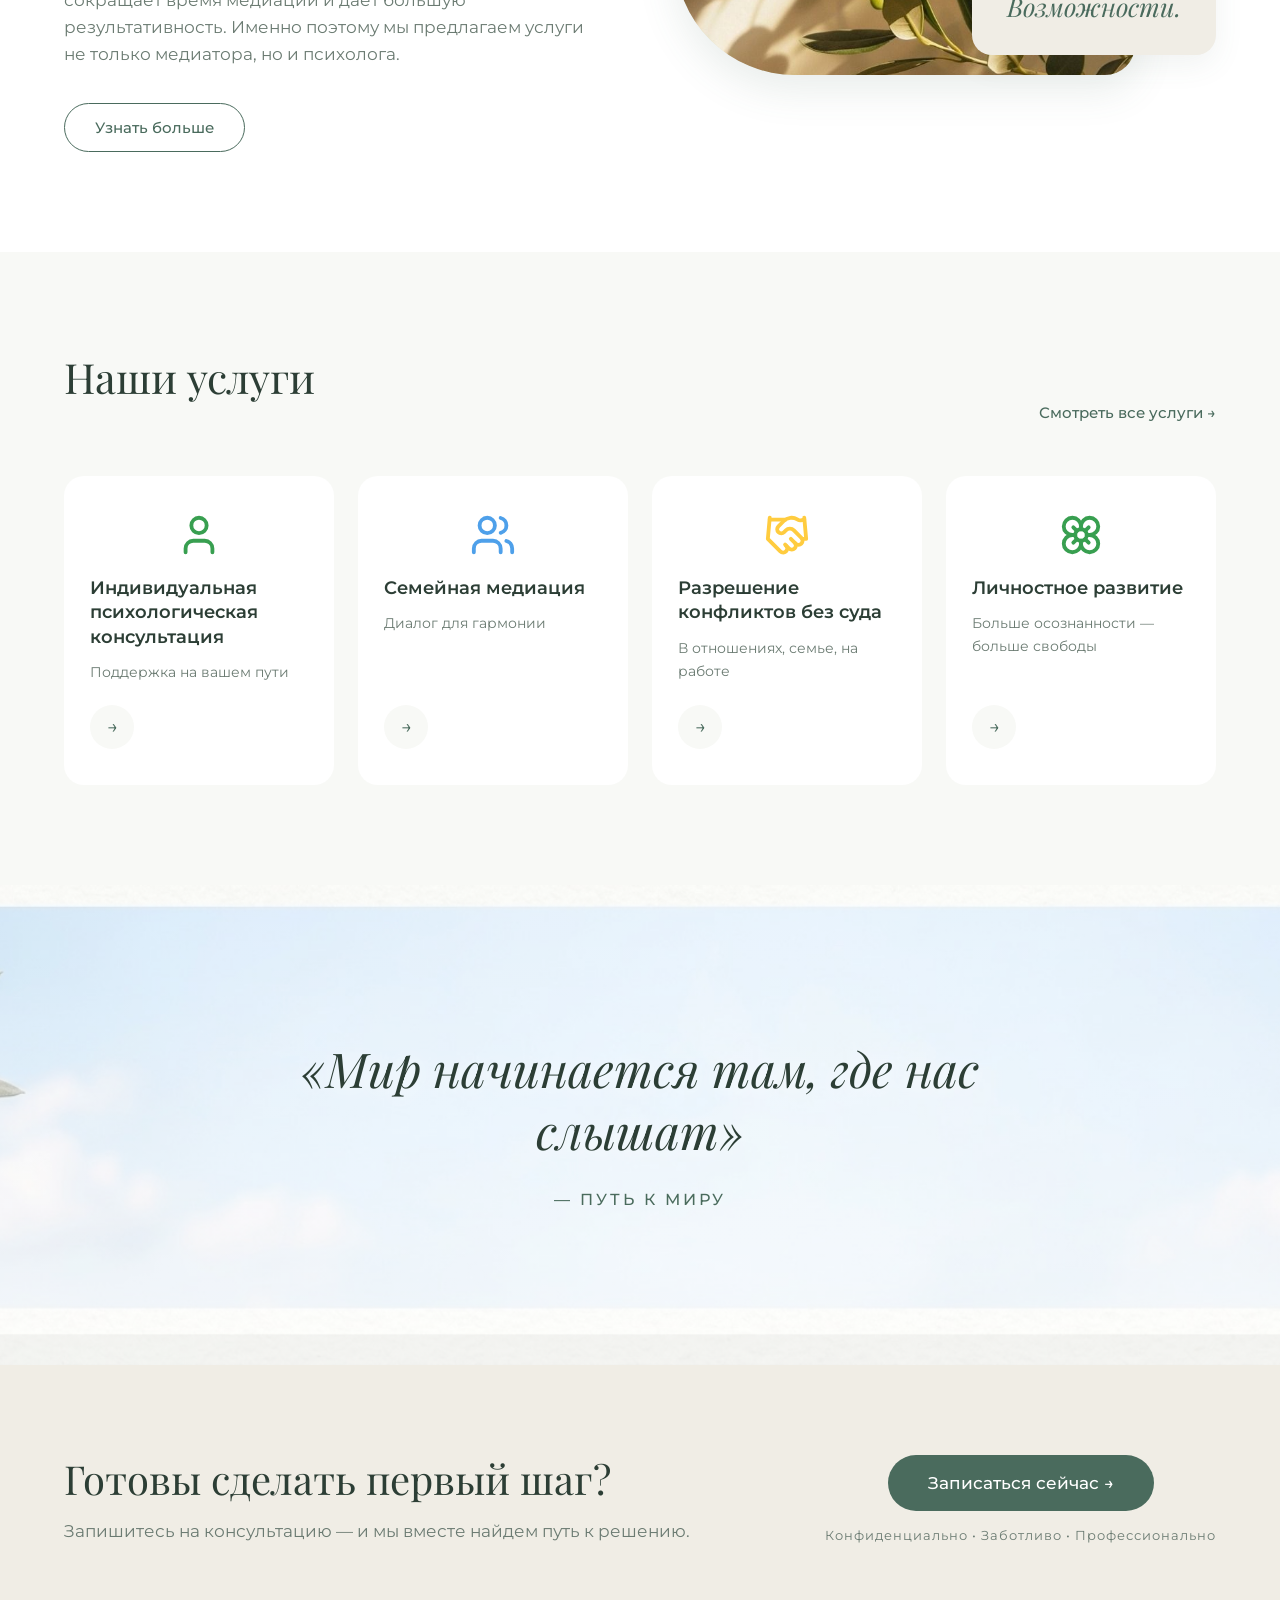
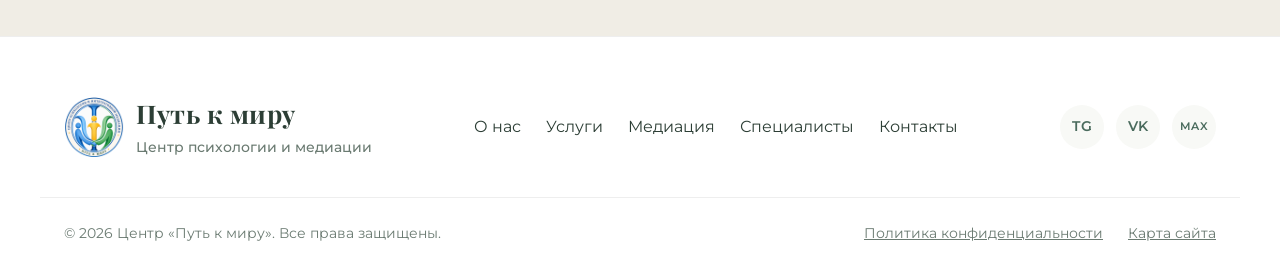
==== commit 002abee5: "Обновлены цветные иконки от дизайнера + кэш-бастинг" ====
--- a/index.html
+++ b/index.html
@@ -66,22 +66,22 @@
     <section class="features">
         <div class="container features__grid">
             <div class="feature-card">
-                <div class="feature-card__icon"><img src="images/icons/users.svg" alt="Команда" class="icon"></div>
+                <div class="feature-card__icon"><img src="images/icons/users.svg?v=2" alt="Команда" class="icon"></div>
                 <h3>Поддержка</h3>
                 <p>в сложных жизненных ситуациях</p>
             </div>
             <div class="feature-card">
-                <div class="feature-card__icon"><img src="images/icons/leaf.svg" alt="Природа" class="icon"></div>
+                <div class="feature-card__icon"><img src="images/icons/leaf.svg?v=2" alt="Природа" class="icon"></div>
                 <h3>Медиация</h3>
                 <p>экологичное решение конфликтов</p>
             </div>
             <div class="feature-card">
-                <div class="feature-card__icon"><img src="images/icons/heart.svg" alt="Сердце" class="icon"></div>
+                <div class="feature-card__icon"><img src="images/icons/heart.svg?v=2" alt="Сердце" class="icon"></div>
                 <h3>Развитие</h3>
                 <p>личной и семейной гармонии</p>
             </div>
             <div class="feature-card">
-                <div class="feature-card__icon"><img src="images/icons/infinity.svg" alt="Бесконечность" class="icon"></div>
+                <div class="feature-card__icon"><img src="images/icons/infinity.svg?v=2" alt="Бесконечность" class="icon"></div>
                 <h3>Уважение</h3>
                 <p>к каждому сценарию жизни</p>
             </div>
@@ -116,25 +116,25 @@
             </div>
             <div class="services__grid">
                 <div class="service-card" data-service="Индивидуальная психологическая консультация">
-                    <div class="service-card__icon"><img src="images/icons/user.svg" alt="Пользователь" class="icon"></div>
+                    <div class="service-card__icon"><img src="images/icons/user.svg?v=2" alt="Пользователь" class="icon"></div>
                     <h3>Индивидуальная психологическая консультация</h3>
                     <p>Поддержка на вашем пути</p>
                     <span class="arrow-btn">→</span>
                 </div>
                 <div class="service-card" data-service="Семейная медиация">
-                    <div class="service-card__icon"><img src="images/icons/users.svg" alt="Команда" class="icon"></div>
+                    <div class="service-card__icon"><img src="images/icons/users.svg?v=2" alt="Команда" class="icon"></div>
                     <h3>Семейная медиация</h3>
                     <p>Диалог для гармонии</p>
                     <span class="arrow-btn">→</span>
                 </div>
                 <div class="service-card" data-service="Разрешение конфликтов без суда">
-                    <div class="service-card__icon"><img src="images/icons/handshake.svg" alt="Соглашение" class="icon"></div>
+                    <div class="service-card__icon"><img src="images/icons/handshake.svg?v=2" alt="Соглашение" class="icon"></div>
                     <h3>Разрешение конфликтов без суда</h3>
                     <p>В отношениях, семье, на работе</p>
                     <span class="arrow-btn">→</span>
                 </div>
                 <div class="service-card" data-service="Личностное развитие">
-                    <div class="service-card__icon"><img src="images/icons/flower.svg" alt="Цветок" class="icon"></div>
+                    <div class="service-card__icon"><img src="images/icons/flower.svg?v=2" alt="Цветок" class="icon"></div>
                     <h3>Личностное развитие</h3>
                     <p>Больше осознанности — больше свободы</p>
                     <span class="arrow-btn">→</span>
--- a/style.css
+++ b/style.css
@@ -2568,3 +2568,37 @@
         min-width: 50px !important;
     }
 }
+
+/* ============================================
+   ФИНАЛЬНЫЙ РАЗМЕР ЛОГОТИПА (Золотая середина)
+   ============================================ */
+
+/* В шапке */
+.header .logo__img, 
+.logo img {
+    width: 70px !important;
+    height: 70px !important;
+    max-width: 70px !important; /* Перебиваем прошлые 85px */
+    min-width: 70px !important;
+    object-fit: contain !important;
+}
+
+/* В футере делаем чуть меньше шапки, чтобы сохранить пропорции */
+.footer .logo__img {
+    width: 60px !important;
+    height: 60px !important;
+    max-width: 60px !important;
+    min-width: 60px !important;
+    object-fit: contain !important;
+}
+
+/* Адаптив: на телефонах */
+@media (max-width: 992px) {
+    .header .logo__img, 
+    .logo img {
+        width: 55px !important;
+        height: 55px !important;
+        max-width: 55px !important;
+        min-width: 55px !important;
+    }
+}
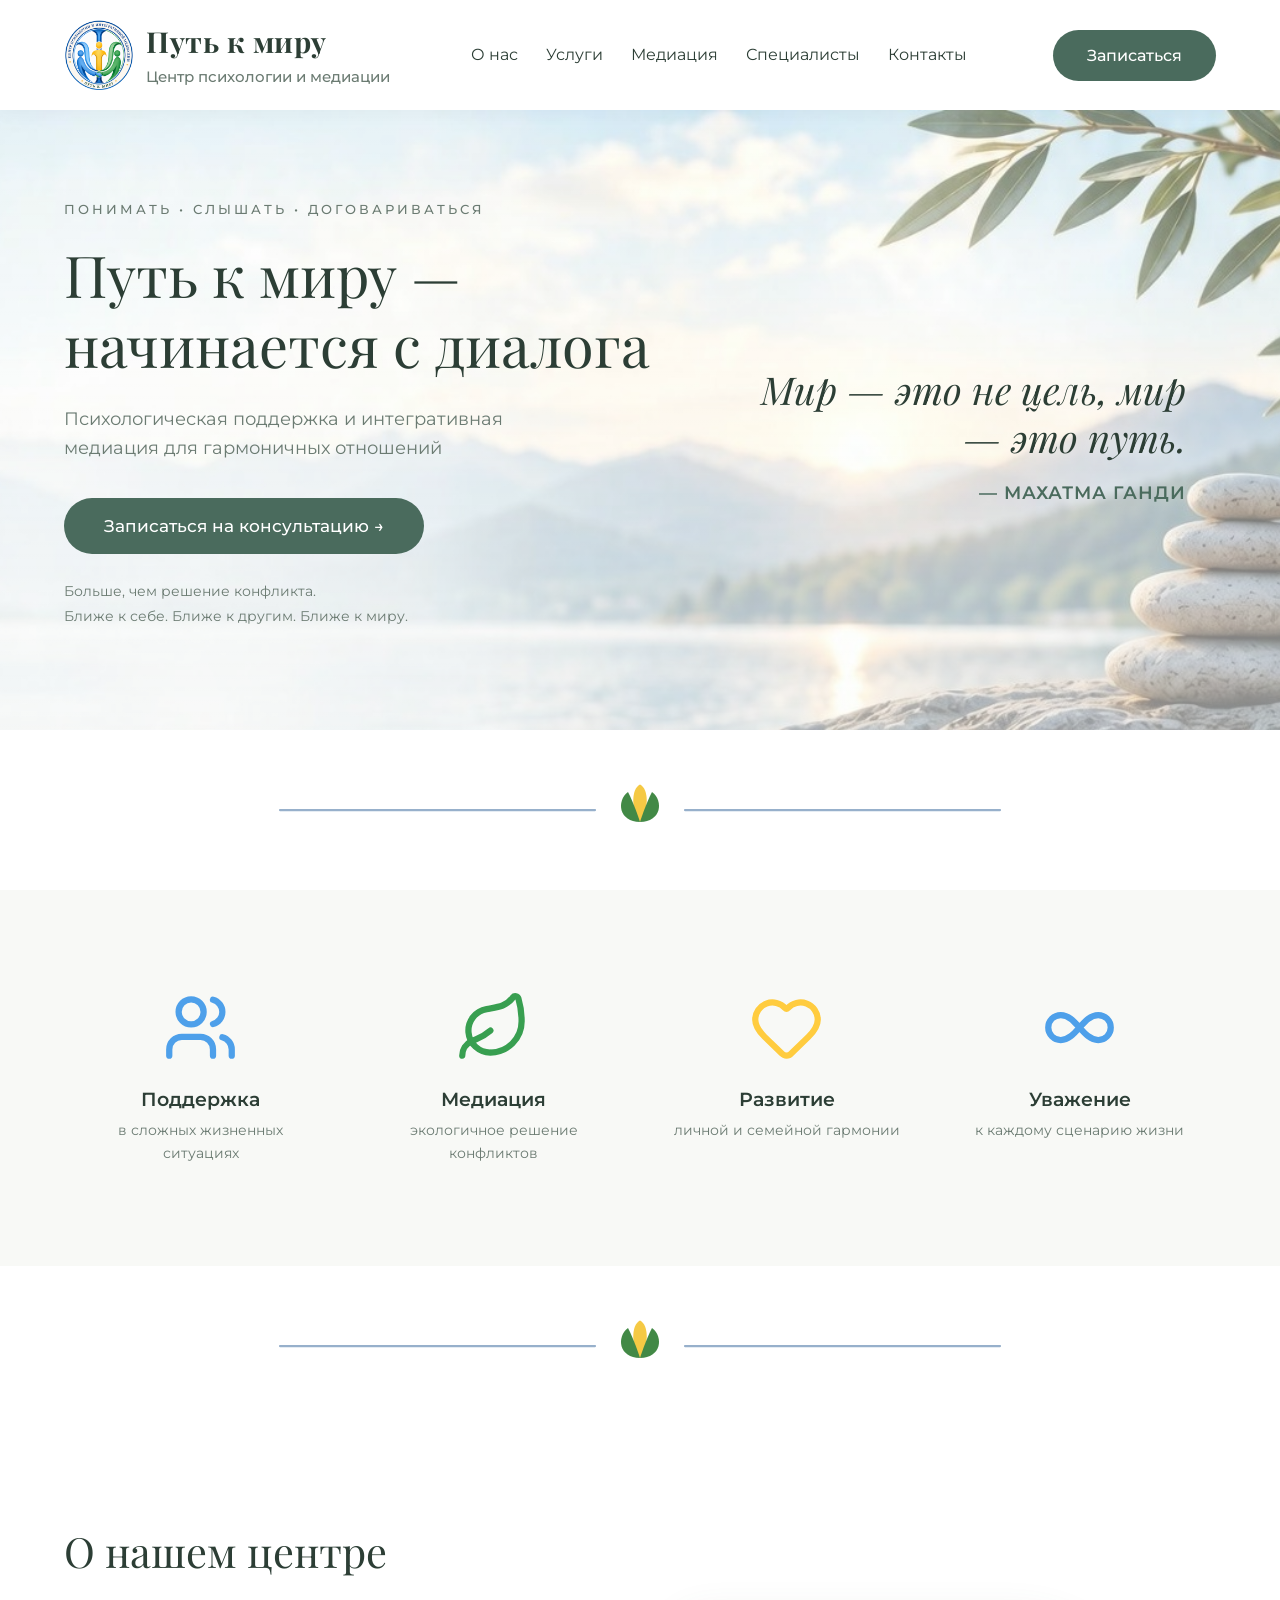
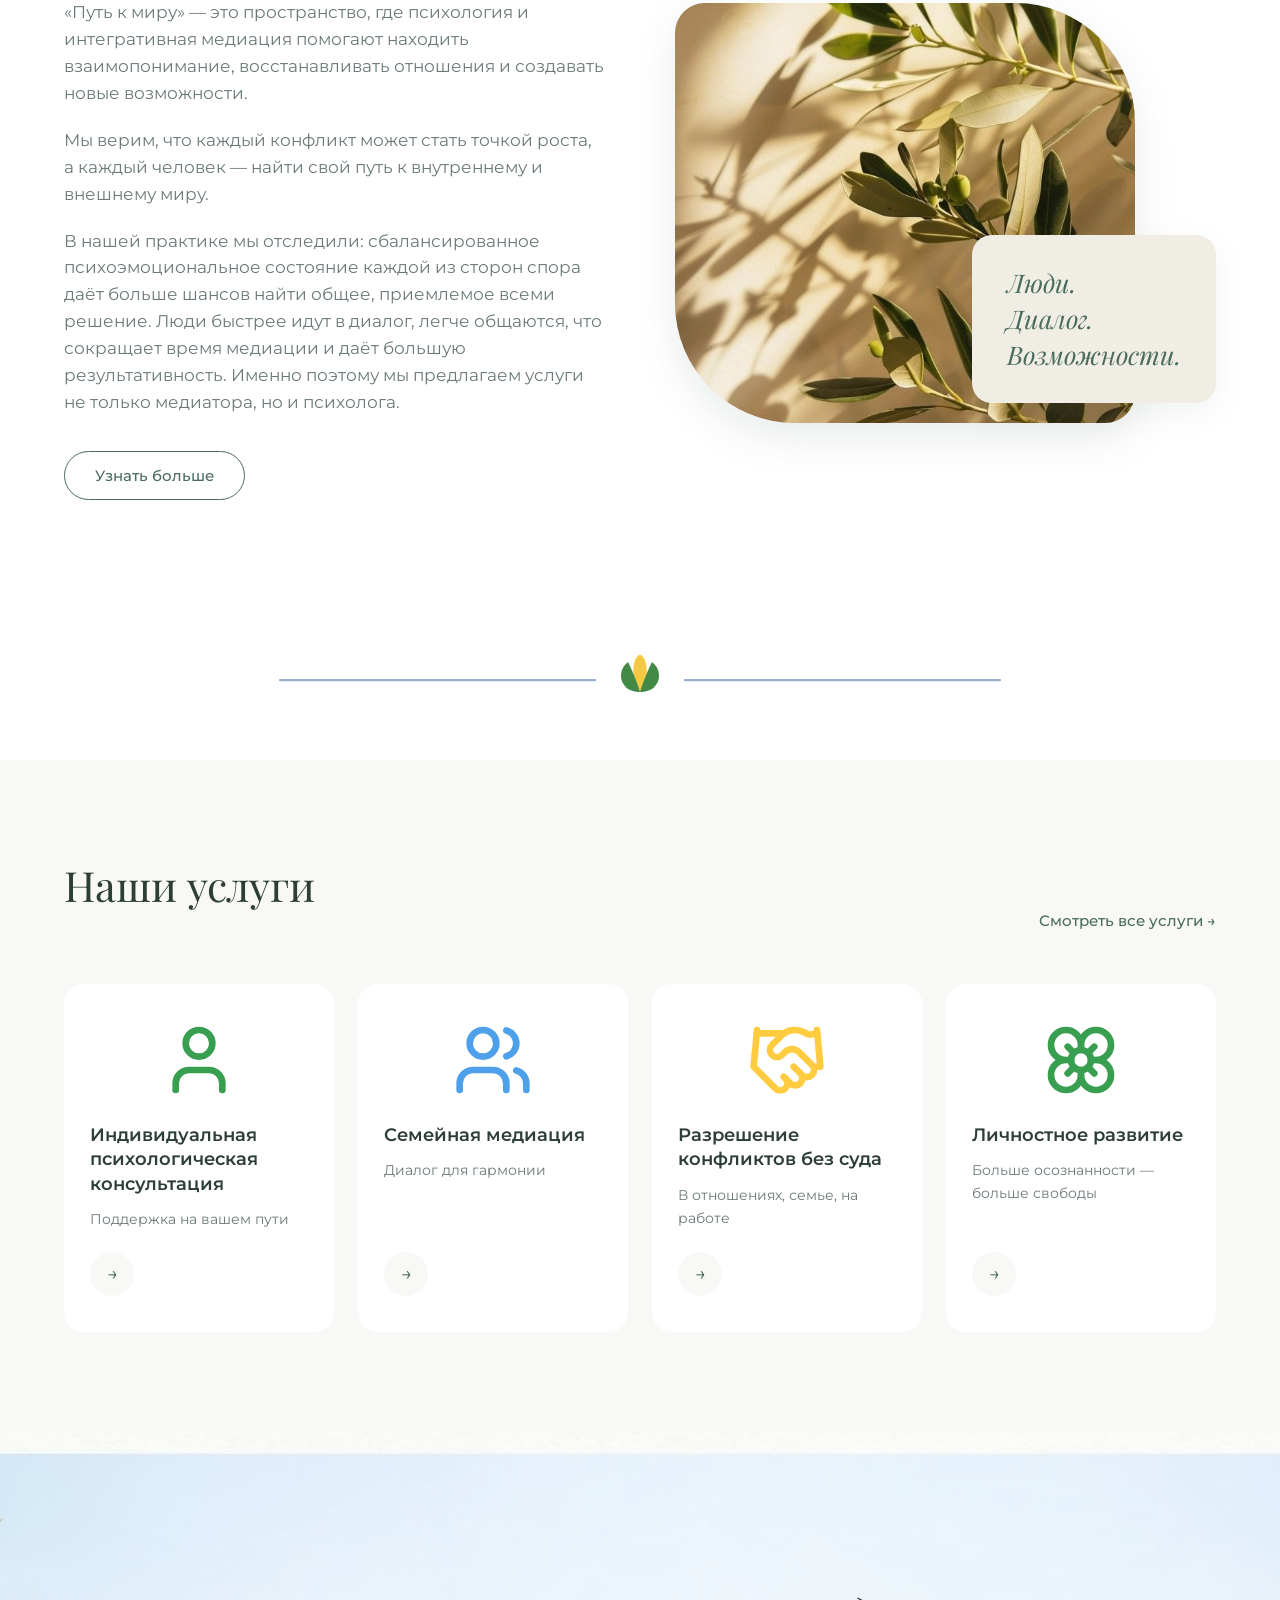
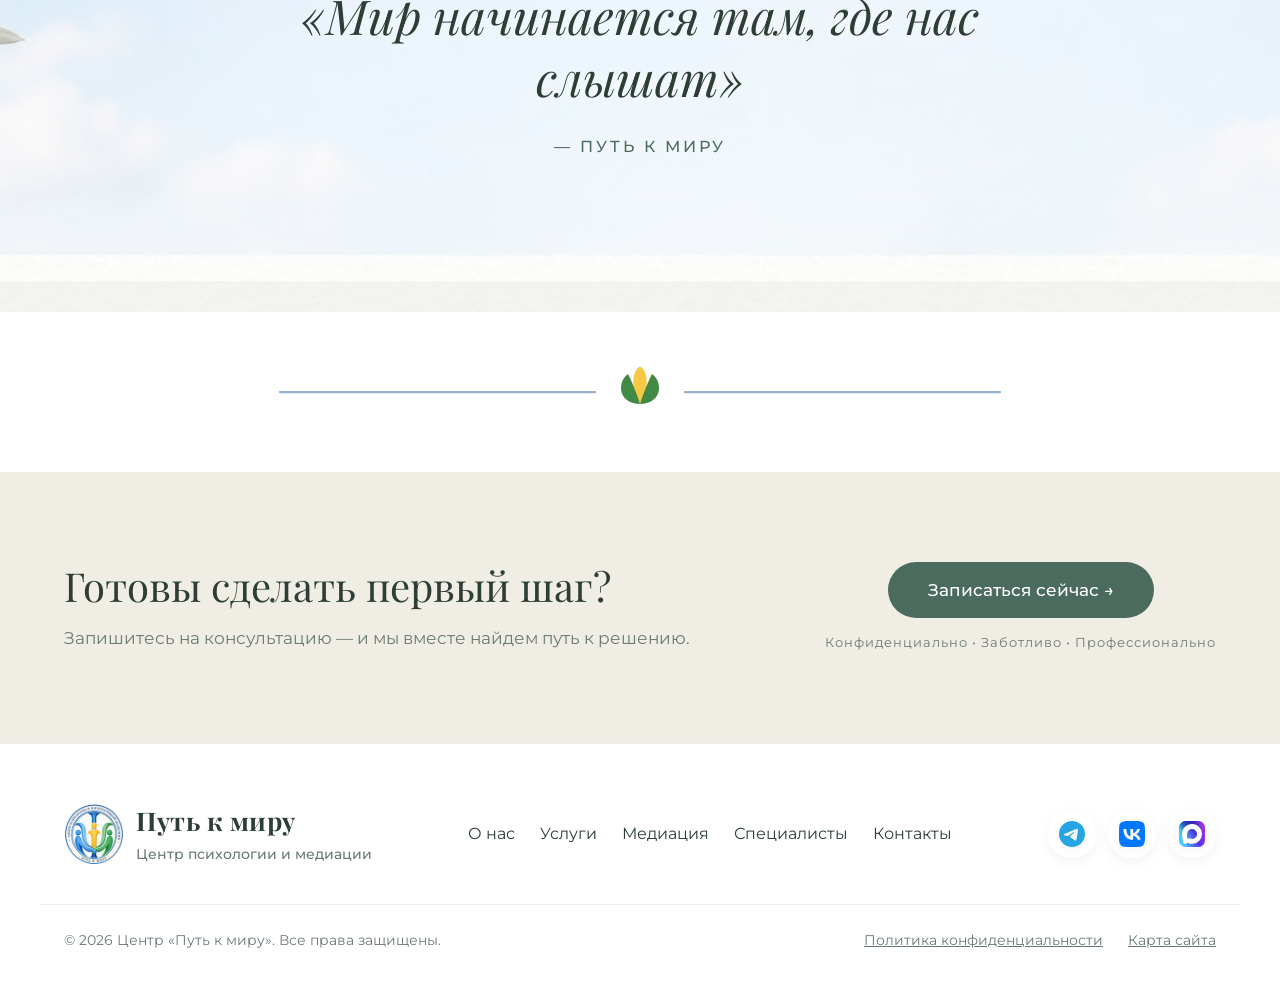
==== commit 704415f4: "Разделитель: финальная версия" ====
--- a/index.html
+++ b/index.html
@@ -62,8 +62,8 @@
             </div>
         </div>
     </section>
-
-    <section class="features">
+    <div class="section-divider"><img src="images/divider.svg" alt="Разделитель"></div>
+<section class="features">
         <div class="container features__grid">
             <div class="feature-card">
                 <div class="feature-card__icon"><img src="images/icons/users.svg?v=2" alt="Команда" class="icon"></div>
@@ -87,8 +87,8 @@
             </div>
         </div>
     </section>
-
-    <section class="about" id="about">
+    <div class="section-divider"><img src="images/divider.svg" alt="Разделитель"></div>
+<section class="about" id="about">
         <div class="container about__container">
             <div class="about__text">
                 <h2 class="section-title">О нашем центре</h2>
@@ -107,8 +107,8 @@
             </div>
         </div>
     </section>
-
-    <section class="services" id="services">
+    <div class="section-divider"><img src="images/divider.svg" alt="Разделитель"></div>
+<section class="services" id="services">
         <div class="container">
             <div class="services__header">
                 <h2 class="section-title">Наши услуги</h2>
@@ -144,14 +144,14 @@
     </section>
 
     <!-- Блок цитаты с фоновой картинкой -->
-    <section class="quote-banner" style="padding: 140px 20px; text-align: center; min-height: 480px; display: flex; align-items: center; justify-content: center; background: linear-gradient(rgba(255, 255, 255, 0.35), rgba(255, 255, 255, 0.55)), url('images/foot_fon.jpg') no-repeat center center / cover;">
+<section class="quote-banner" style="padding: 140px 20px; text-align: center; min-height: 480px; display: flex; align-items: center; justify-content: center; background: linear-gradient(rgba(255, 255, 255, 0.35), rgba(255, 255, 255, 0.55)), url('images/foot_fon.jpg') no-repeat center center / cover;">
         <div class="container">
             <h2 class="quote-banner__text">«Мир начинается там, где нас слышат»</h2>
             <div class="quote-banner__author">— Путь к миру</div>
         </div>
     </section>
-
-    <section class="cta">
+    <div class="section-divider"><img src="images/divider.svg" alt="Разделитель"></div>
+<section class="cta">
         <div class="container cta__container">
             <div class="cta__text">
                 <h2>Готовы сделать первый шаг?</h2>
@@ -181,9 +181,9 @@
                 <a href="#contacts" class="nav__link">Контакты</a>
             </nav>
             <div class="footer__socials">
-                <a href="https://t.me/mirolubie_life" class="social-link" target="_blank" rel="noopener" title="Telegram">TG</a>
-                <a href="https://vk.ru/club237018779" class="social-link" target="_blank" rel="noopener" title="ВКонтакте">VK</a>
-                <a href="https://max.ru/join/X0SMIYUxzeXqcdrU2OMdlDkHs-CjMJesvC8Y8C05H9k" class="social-link" target="_blank" rel="noopener" title="MAX">MAX</a>
+                <a href="https://t.me/mirolubie_life" class="social-link" target="_blank" rel="noopener" title="Telegram"><img src="images/icons/telegram.svg" class="social-icon" alt="Telegram"></a>
+                <a href="https://vk.ru/club237018779" class="social-link" target="_blank" rel="noopener" title="ВКонтакте"><img src="images/icons/vk.svg" class="social-icon" alt="VK"></a>
+                <a href="https://max.ru/join/X0SMIYUxzeXqcdrU2OMdlDkHs-CjMJesvC8Y8C05H9k" class="social-link" target="_blank" rel="noopener" title="MAX"><img src="images/icons/max.svg" class="social-icon" alt="MAX"></a>
             </div>
         </div>
         <div class="container footer__bottom">
--- a/style.css
+++ b/style.css
@@ -2602,3 +2602,241 @@
         min-width: 55px !important;
     }
 }
+
+/* ============================================
+   УВЕЛИЧЕНИЕ ВСЕХ SVG-ИКОНОК
+   ============================================ */
+
+/* Базовая иконка (если используется отдельно) */
+.icon {
+    width: 48px !important;
+    height: 48px !important;
+}
+
+/* Иконки в блоке "Преимущества" (Поддержка, Медиация и т.д.) */
+.feature-card__icon .icon {
+    width: 64px !important;
+    height: 64px !important;
+}
+
+/* Иконки в блоке "Наши услуги" на главной */
+.service-card__icon .icon {
+    width: 56px !important;
+    height: 56px !important;
+}
+
+/* Иконки в категориях на странице услуг (Медиатор, Психолог, Условия) */
+.category-card__icon .icon {
+    width: 58px !important;
+    height: 58px !important;
+}
+
+/* Иконка в блоке "Почему люди боятся конфликтов" на странице Медиации */
+.info-block__icon .icon {
+    width: 64px !important;
+    height: 64px !important;
+}
+
+/* Иконки в карточках преимуществ медиации (Финансы, Скорость и т.д.) */
+.benefit-card__icon .icon {
+    width: 54px !important;
+    height: 54px !important;
+}
+
+/* Иконка скачивания */
+.download-block__icon .icon {
+    width: 44px !important;
+    height: 44px !important;
+}
+
+/* Иконки в карточках примечаний (Оплата, Расчеты и т.д.) */
+.notes-group__icon {
+    width: 52px !important;
+    height: 52px !important;
+}
+
+/* ============================================
+   ФИНАЛЬНОЕ УВЕЛИЧЕНИЕ ИКОНОК В КАРТОЧКАХ
+   ============================================ */
+
+/* Иконки в блоке "Наши услуги" (на главной) */
+.service-card__icon .icon {
+    width: 80px !important;
+    height: 80px !important;
+    margin-bottom: 5px !important; /* Чуть подтягиваем текст ближе */
+}
+
+/* Иконки в блоке "Преимущества" (Поддержка, Медиация и т.д.) */
+.feature-card__icon .icon {
+    width: 75px !important;
+    height: 75px !important;
+    margin-bottom: 5px !important;
+}
+
+/* Иконки в категориях на странице "Услуги" */
+.category-card__icon .icon {
+    width: 70px !important;
+    height: 70px !important;
+}
+
+/* Иконки в карточках преимуществ на странице "Медиация" */
+.benefit-card__icon .icon {
+    width: 64px !important;
+    height: 64px !important;
+}
+
+/* На мобилках чуть уменьшаем, чтобы не ломалась сетка */
+@media (max-width: 768px) {
+    .service-card__icon .icon,
+    .feature-card__icon .icon {
+        width: 60px !important;
+        height: 60px !important;
+    }
+}
+
+/* ============================================
+   ЛОГОТИПЫ СОЦСЕТЕЙ В ФУТЕРЕ
+   ============================================ */
+.social-icon {
+    width: 24px;
+    height: 24px;
+    object-fit: contain;
+    transition: var(--transition-smooth);
+}
+
+/* При наведении на кружок делаем иконку белой (инвертируем цвет) */
+.social-link:hover .social-icon {
+    filter: brightness(0) invert(1);
+    transform: scale(1.1);
+}
+
+/* Убираем старые стили текста, которые больше не нужны */
+.social-link[title="MAX"],
+.social-link[title="ВКонтакте"],
+.social-link[title="Telegram"] {
+    font-size: 0 !important; /* Скрываем текст, если он вдруг остался */
+}
+
+/* ============================================
+   ФИНАЛЬНЫЕ СТИЛИ ДЛЯ ЦВЕТНЫХ ЛОГОТИПОВ В ФУТЕРЕ
+   ============================================ */
+.social-icon {
+    width: 26px !important;
+    height: 26px !important;
+    object-fit: contain;
+    transition: var(--transition-smooth);
+    /* Добавляем легкую тень, чтобы цветные иконки не сливались с фоном */
+    filter: drop-shadow(0px 2px 4px rgba(0, 0, 0, 0.1));
+}
+
+/* При наведении: иконка становится белой, тень исчезает, размер чуть увеличивается */
+.social-link:hover .social-icon {
+    filter: brightness(0) invert(1) !important;
+    transform: scale(1.15);
+}
+
+/* Чуть увеличиваем сам кружок под иконкой для баланса */
+.social-link {
+    width: 48px !important;
+    height: 48px !important;
+    background: var(--color-white) !important; /* Белый фон для контраста с цветными иконками */
+    box-shadow: 0 4px 15px rgba(0, 0, 0, 0.05); /* Легкая тень для объема */
+}
+
+/* При наведении на кружок - он становится зеленым */
+.social-link:hover {
+    background: var(--color-primary) !important;
+    transform: translateY(-3px) !important;
+}
+
+/* ============================================
+   ФИНАЛЬНЫЕ СТИЛИ ДЛЯ СОЦСЕТЕЙ (ЦВЕТА + АНИМАЦИЯ)
+   ============================================ */
+
+/* Кружок вокруг иконки */
+.social-link {
+    background: var(--color-white) !important; /* Фон всегда белый */
+    box-shadow: 0 4px 15px rgba(0, 0, 0, 0.05);
+    transition: var(--transition-smooth);
+}
+
+/* При наведении на кружок: фон не меняется, кружок чуть приподнимается */
+.social-link:hover {
+    background: var(--color-white) !important; /* Перебиваем оливковый фон */
+    transform: translateY(-4px) !important; /* Поднимаем вверх */
+    box-shadow: 0 8px 20px rgba(0, 0, 0, 0.1) !important;
+}
+
+/* Сама иконка внутри кружка */
+.social-icon {
+    width: 26px !important;
+    height: 26px !important;
+    object-fit: contain;
+    transition: var(--transition-smooth);
+    filter: drop-shadow(0px 2px 4px rgba(0, 0, 0, 0.05)) !important; /* Легкая тень */
+}
+
+/* При наведении на кружок: иконка увеличивается и немного наклоняется (правый угол вверх) */
+.social-link:hover .social-icon {
+    filter: drop-shadow(0px 4px 8px rgba(0, 0, 0, 0.1)) !important; /* Тень чуть усиливается */
+    transform: scale(1.2) rotate(6deg) !important; /* Увеличиваем на 20% и наклоняем */
+}
+
+/* ============================================
+   КРАСИВЫЙ РАЗДЕЛИТЕЛЬ СЕКЦИЙ (ЦВЕТОК)
+   ============================================ */
+.section-divider {
+    display: flex;
+    justify-content: center;
+    align-items: center;
+    width: 100%;
+    padding: 40px 20px; /* Отступы сверху и снизу, чтобы не липло к тексту */
+    background: transparent;
+}
+
+.section-divider img {
+    max-width: 100%;
+    height: 40px; /* Фиксируем высоту, чтобы линии были тонкими */
+    object-fit: contain;
+    opacity: 0.9;
+    transition: var(--transition-smooth);
+}
+
+/* Легкая анимация при наведении на цветок */
+.section-divider img:hover {
+    transform: scale(1.05);
+    opacity: 1;
+}
+
+/* На мобилках делаем разделитель чуть компактнее */
+@media (max-width: 768px) {
+    .section-divider {
+        padding: 25px 15px;
+    }
+    .section-divider img {
+        height: 30px;
+    }
+}
+
+/* ============================================
+   УВЕЛИЧЕНИЕ РАЗДЕЛИТЕЛЯ
+   ============================================ */
+.section-divider img {
+    height: 60px !important; /* Увеличиваем с 40 до 60 пикселей */
+    max-width: 100%;
+    object-fit: contain;
+}
+
+.section-divider {
+    padding: 50px 20px !important; /* Чуть больше воздуха вокруг */
+}
+
+/* На мобилках делаем чуть меньше, чтобы не занимал полэкрана */
+@media (max-width: 768px) {
+    .section-divider img {
+        height: 45px !important;
+    }
+    .section-divider {
+        padding: 30px 15px !important;
+    }
+}
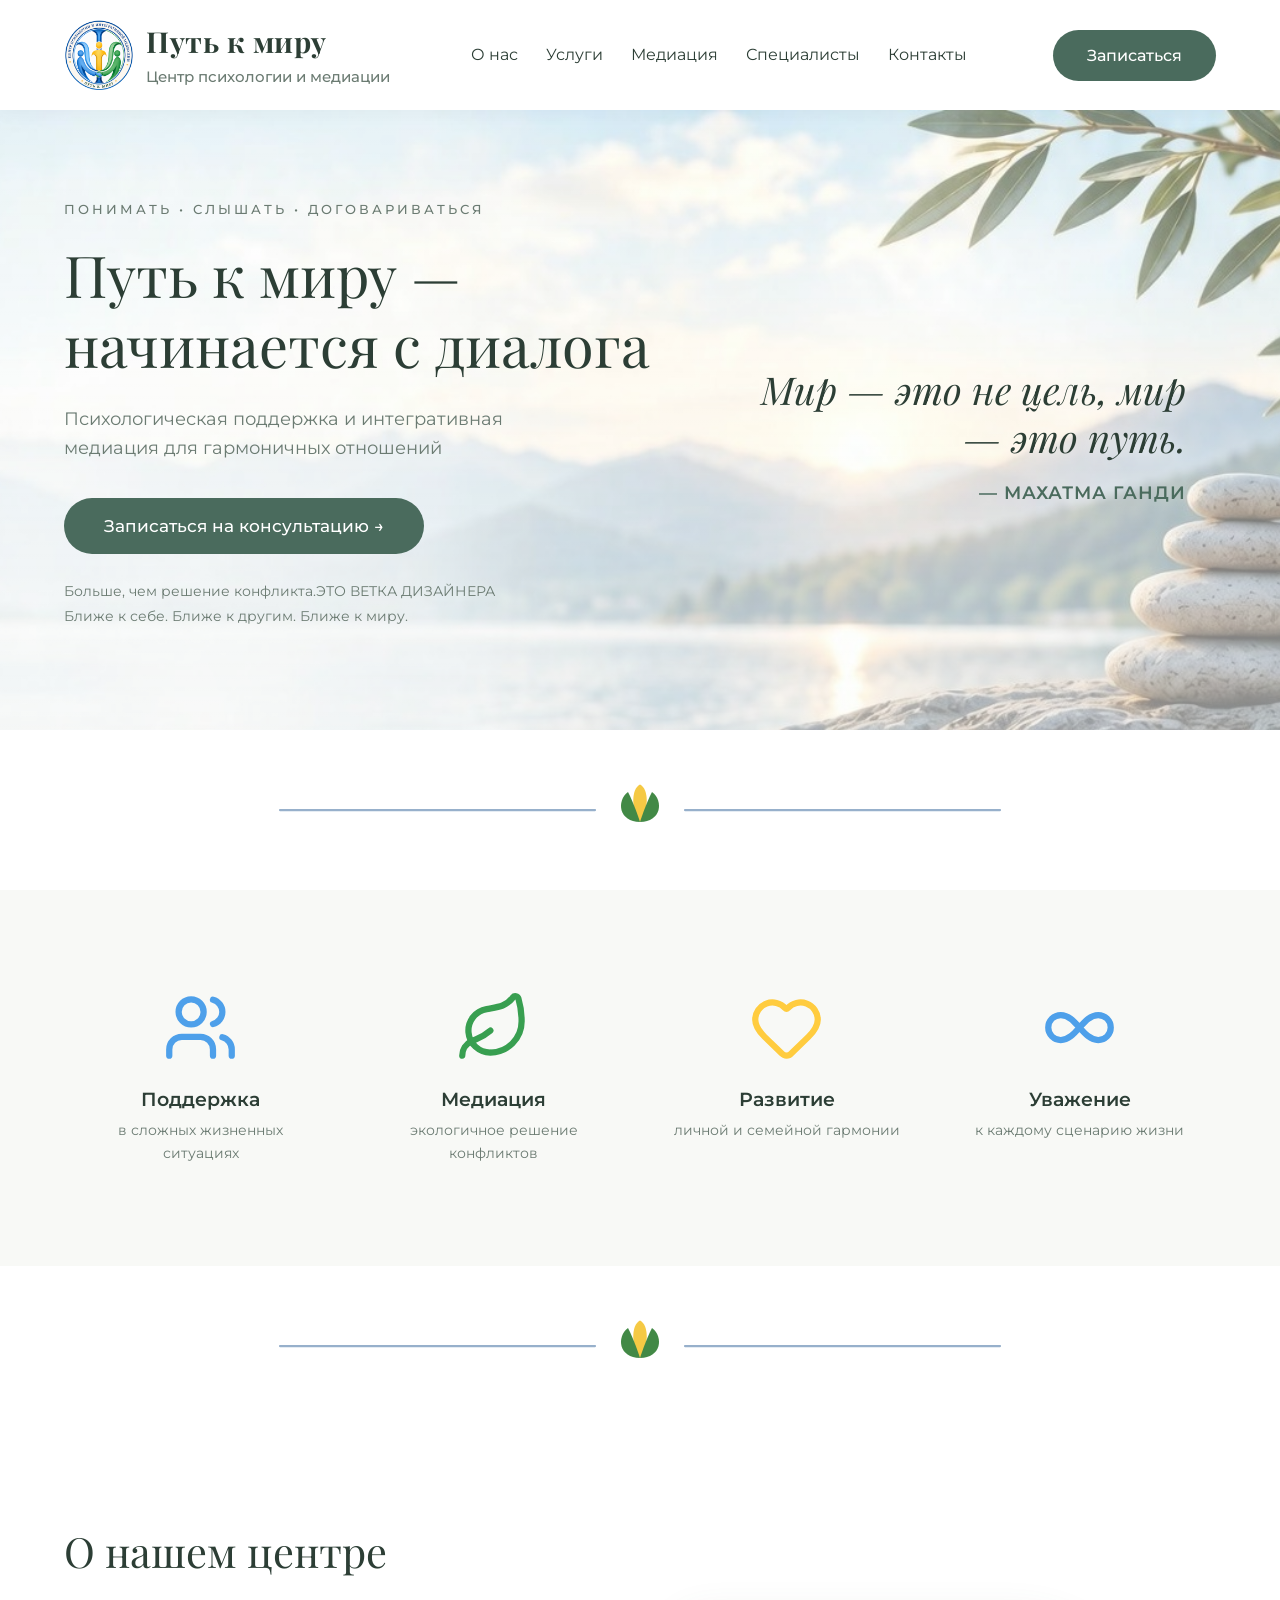
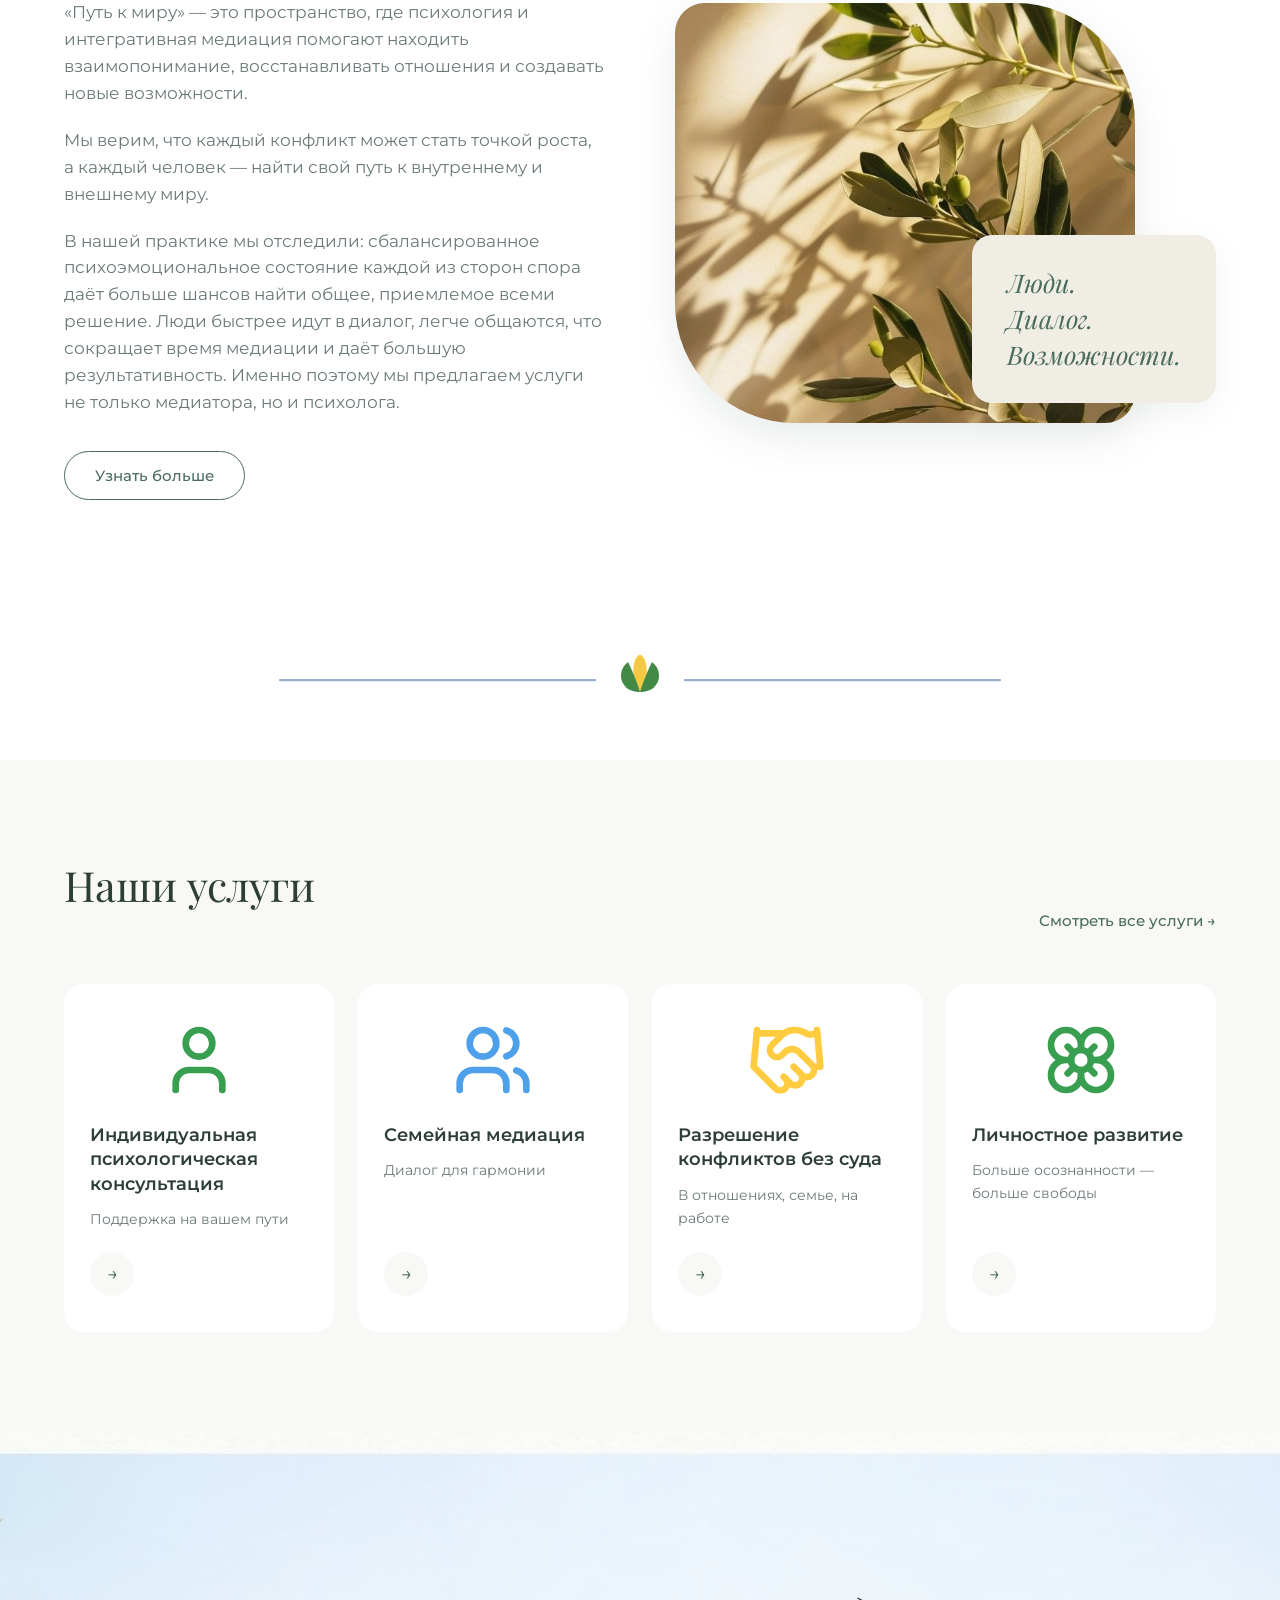
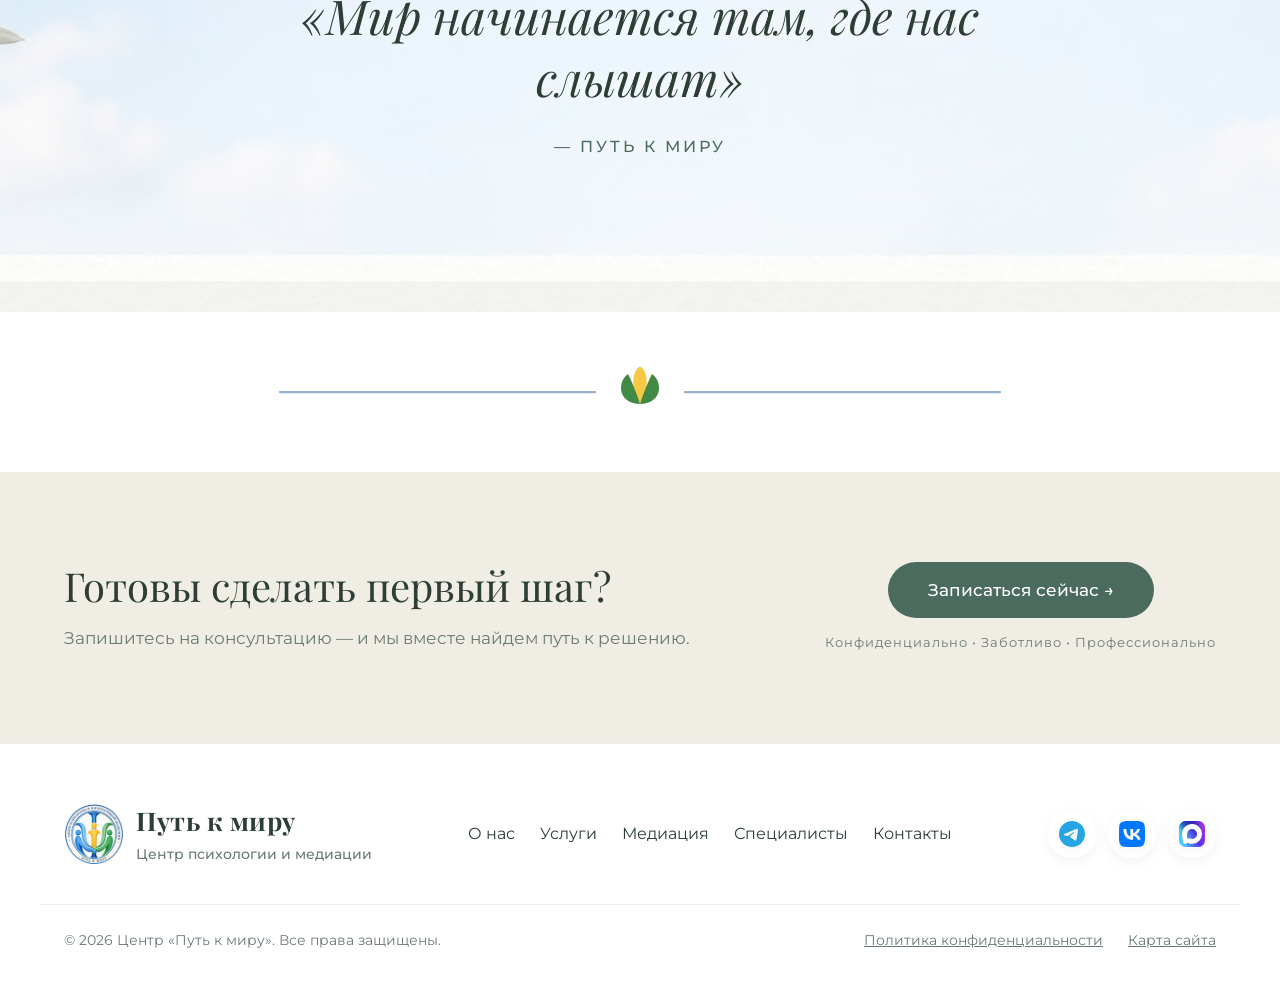
==== commit 4761ce85: "Новая ветка дизайнера" ====
--- a/index.html
+++ b/index.html
@@ -50,7 +50,7 @@
                 <h1 class="hero__title">Путь к миру — начинается с диалога</h1>
                 <p class="hero__desc">Психологическая поддержка и интегративная медиация для гармоничных отношений</p>
                 <button class="btn btn--primary btn--large" data-modal-open>Записаться на консультацию →</button>
-                <p class="hero__subtext">Больше, чем решение конфликта.<br>Ближе к себе. Ближе к другим. Ближе к миру.</p>
+                <p class="hero__subtext">Больше, чем решение конфликта.ЭТО ВЕТКА ДИЗАЙНЕРА<br>Ближе к себе. Ближе к другим. Ближе к миру.</p>
             </div>
             <div class="hero__visual">
                 <!-- Блок с меняющимися цитатами -->
